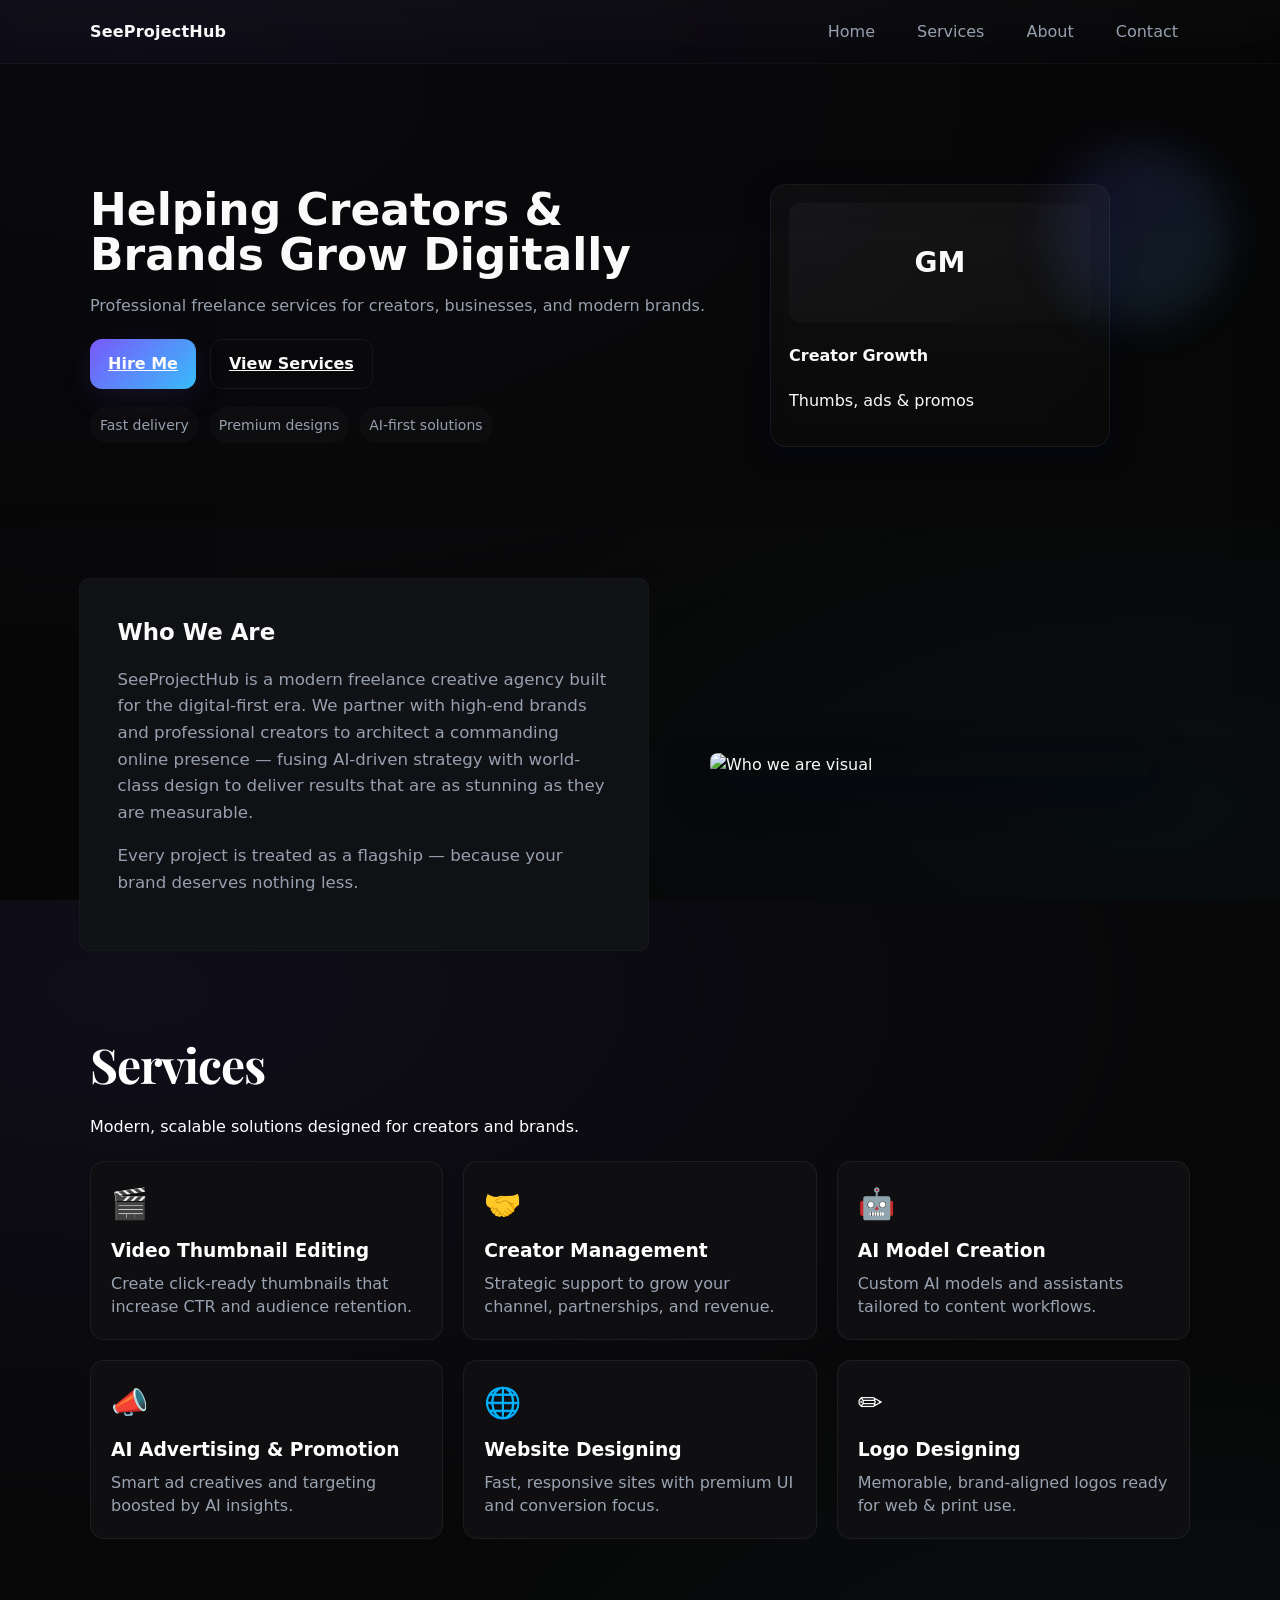
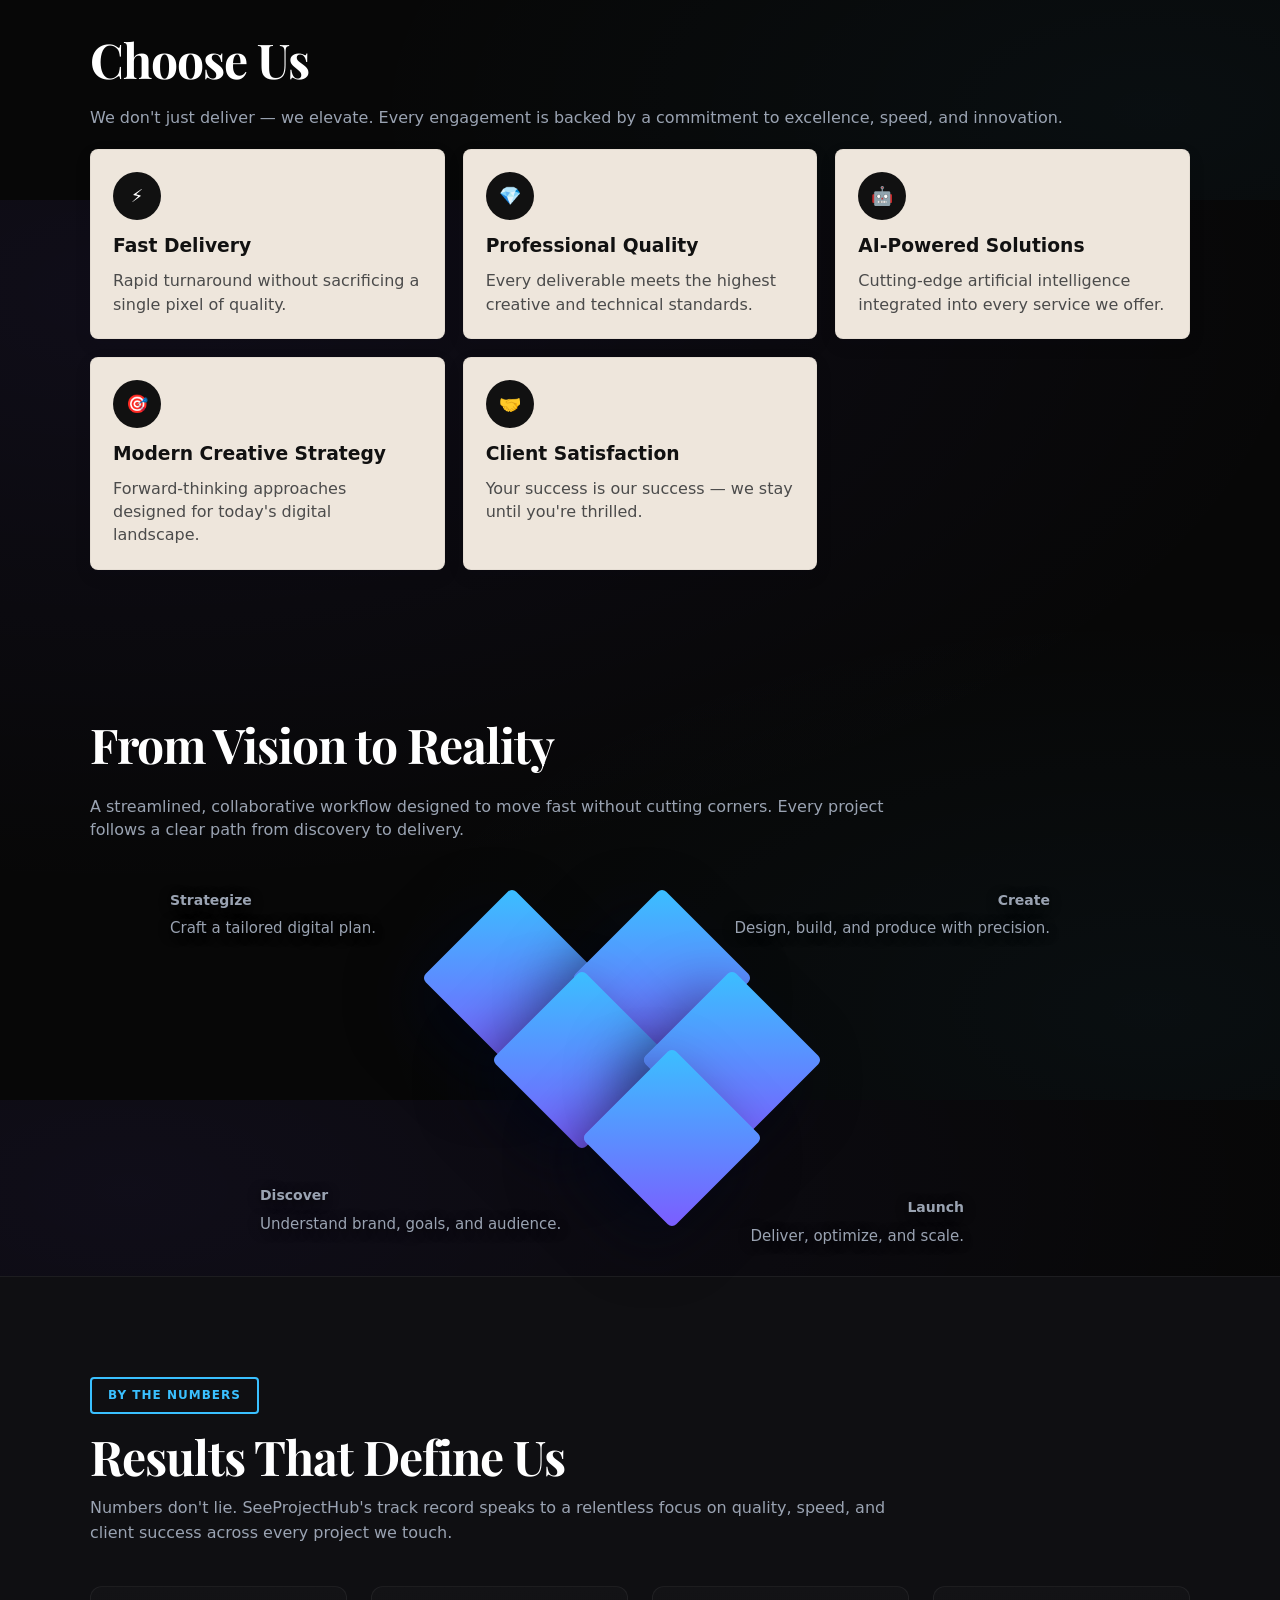
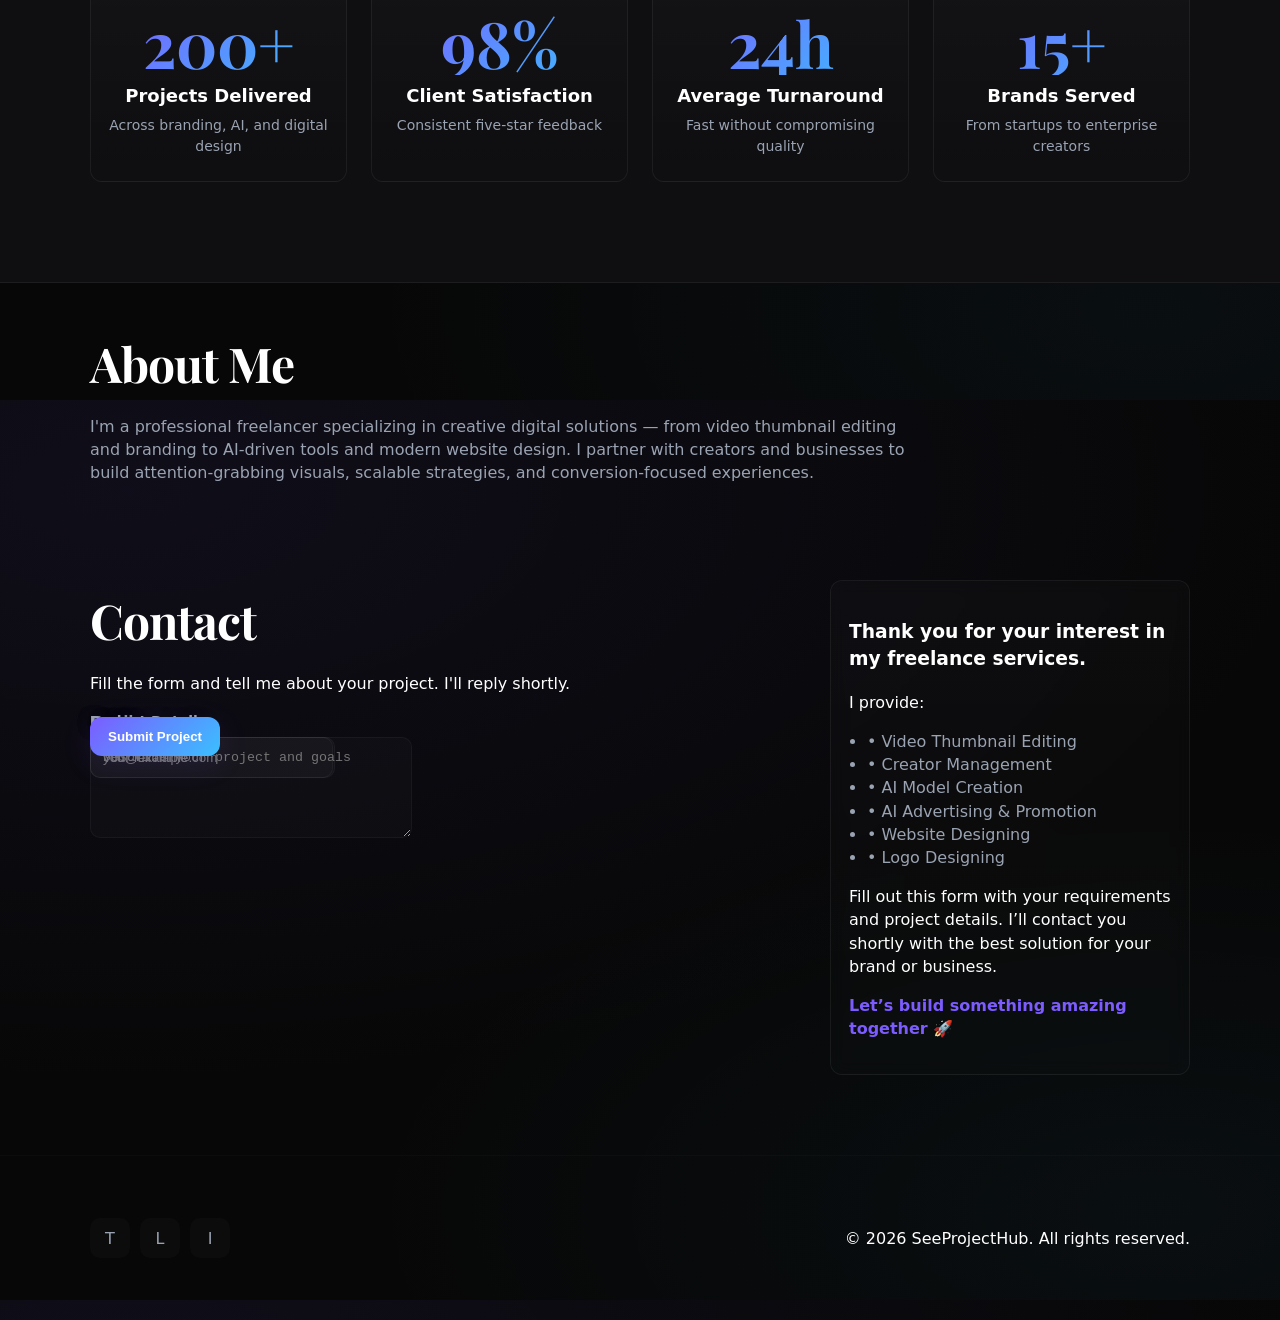
==== index.html @ 7a8f71b5 "Initial commit" ====
<!doctype html>
<html lang="en">
	<head>
		<meta charset="utf-8" />
		<meta name="viewport" content="width=device-width,initial-scale=1" />
		<title>Freelance Portfolio — Helping Creators & Brands Grow Digitally</title>
		<meta name="description" content="Professional freelance services for creators, businesses, and modern brands." />
		<!-- Link to external CSS (style.css) -->
		<!-- Typography: Playfair Display for big headings to match reference -->
		<link href="https://fonts.googleapis.com/css2?family=Playfair+Display:wght@400;700&display=swap" rel="stylesheet">
		<link rel="stylesheet" href="style.css" />
	</head>
	<body>
			<!-- Loading overlay: plays 'loading animation.mp4' on page load.
					 The overlay covers the entire viewport and will hide after ~5 seconds.
					 Attributes: autoplay + muted + playsinline to maximize autoplay compatibility.
					 File must be placed in project root as 'loading animation.mp4'.
			-->
				<div id="loaderOverlay" class="loader-overlay" role="status" aria-live="polite">
					<video id="loaderVideo" class="loader-video" autoplay muted playsinline>
						<!-- The file is located in the animation/ folder. Space in filename is URL-encoded below. -->
						<source src="animation/loading%20animation.mp4" type="video/mp4">
						Your browser does not support the loading animation video.
					</video>
				</div>
		<!-- Main site wrapper -->
		<header class="nav" id="top">
			<div class="container nav-inner">
			<a class="logo" href="#top">SeeProjectHub
						<nav class="nav-links">
							<!-- Home button to jump back to the hero section -->
							<a href="#home">Home</a>
							<a href="#services">Services</a>
							<a href="#about">About</a>
							<a href="#contact">Contact</a>
						</nav>
				<button class="nav-toggle" aria-label="Open menu">☰</button>
			</div>
		</header>

			<!-- HERO SECTION -->
			<section class="hero" id="home">
				<!-- Background video (fills the hero). Uses file background.mp4 in project root. -->
				<!-- autoplay, muted and loop attributes are required for modern browsers to allow autoplay. -->
				<video class="hero-bg-video" autoplay muted loop playsinline id="bgVideo">
					<source src="background.mp4" type="video/mp4">
					<!-- Provide a textual fallback for older browsers -->
					Your browser does not support the video tag.
				</video>
				<!-- Dark overlay to improve text readability over the video -->
				<div class="hero-video-overlay" aria-hidden="true"></div>

				<div class="container hero-grid">
				<div class="hero-content">
					<h1 class="headline">Helping Creators & Brands Grow Digitally</h1>
					<p class="subhead">Professional freelance services for creators, businesses, and modern brands.</p>
					<div class="hero-cta">
						<a href="#contact" class="btn btn-primary">Hire Me</a>
						<a href="#services" class="btn btn-outline">View Services</a>
					</div>
					<ul class="hero-features">
						<li>Fast delivery</li>
						<li>Premium designs</li>
						<li>AI-first solutions</li>
					</ul>
				</div>

				<!-- Floating visual card / mockup -->
				<div class="hero-visual" aria-hidden="true">
					<div class="glass-card floating">
						<div class="video-thumb">GM</div>
						<div class="card-info">
							<h4>Creator Growth</h4>
							<p>Thumbs, ads & promos</p>
						</div>
					</div>
					<div class="accent-circle"></div>
				</div>
					</div>
			</section>

			



			<!-- SERVICES SECTION -->
					<!-- WHO WE ARE SECTION (inserted above Services) -->
					<section class="who" id="who">
						<div class="container who-grid">
							<!-- Left: dark info panel -->
							<article class="who-panel" data-animate>
								<h2>Who We Are</h2>
								<p>SeeProjectHub is a modern freelance creative agency built for the digital-first era. We partner with high-end brands and professional creators to architect a commanding online presence — fusing AI-driven strategy with world-class design to deliver results that are as stunning as they are measurable.</p>
								<p>Every project is treated as a flagship — because your brand deserves nothing less.</p>
							</article>

							<!-- Right: visual/image. Place your image at animation/who-image.jpg or update the src below -->
							<figure class="who-visual" data-animate>
								<img src="animation/who-image.jpg" alt="Who we are visual" />
							</figure>
						</div>
					</section>

		<section class="services" id="services">
			<div class="container">
				<h2 class="section-title">Services</h2>
				<p class="section-sub">Modern, scalable solutions designed for creators and brands.</p>
				<div class="services-grid">
					<!-- Service Card (repeat for each service) -->
					<article class="service-card" data-animate>
						<div class="icon">🎬</div>
						<h3>Video Thumbnail Editing</h3>
						<p>Create click-ready thumbnails that increase CTR and audience retention.</p>
					</article>

					<article class="service-card" data-animate>
						<div class="icon">🤝</div>
						<h3>Creator Management</h3>
						<p>Strategic support to grow your channel, partnerships, and revenue.</p>
					</article>

					<article class="service-card" data-animate>
						<div class="icon">🤖</div>
						<h3>AI Model Creation</h3>
						<p>Custom AI models and assistants tailored to content workflows.</p>
					</article>

					<article class="service-card" data-animate>
						<div class="icon">📣</div>
						<h3>AI Advertising & Promotion</h3>
						<p>Smart ad creatives and targeting boosted by AI insights.</p>
					</article>

					<article class="service-card" data-animate>
						<div class="icon">🌐</div>
						<h3>Website Designing</h3>
						<p>Fast, responsive sites with premium UI and conversion focus.</p>
					</article>

					<article class="service-card" data-animate>
						<div class="icon">✏️</div>
						<h3>Logo Designing</h3>
						<p>Memorable, brand-aligned logos ready for web & print use.</p>
					</article>
				</div>
			</div>
		</section>

			<!-- CHOOSE US (replaces Why Choose Me) -->
			<section class="choose" id="choose">
				<div class="container">
					<h2 class="section-title">Choose Us</h2>
					<p class="section-sub" style="margin-top:6px;color:var(--muted);">We don't just deliver — we elevate. Every engagement is backed by a commitment to excellence, speed, and innovation.</p>

					<div class="choose-grid">
						<article class="choose-card" data-animate>
							<div class="choose-icon">⚡</div>
							<h3>Fast Delivery</h3>
							<p>Rapid turnaround without sacrificing a single pixel of quality.</p>
						</article>

						<article class="choose-card" data-animate>
							<div class="choose-icon">💎</div>
							<h3>Professional Quality</h3>
							<p>Every deliverable meets the highest creative and technical standards.</p>
						</article>

						<article class="choose-card" data-animate>
							<div class="choose-icon">🤖</div>
							<h3>AI-Powered Solutions</h3>
							<p>Cutting-edge artificial intelligence integrated into every service we offer.</p>
						</article>

						<article class="choose-card" data-animate>
							<div class="choose-icon">🎯</div>
							<h3>Modern Creative Strategy</h3>
							<p>Forward-thinking approaches designed for today's digital landscape.</p>
						</article>

						<article class="choose-card" data-animate>
							<div class="choose-icon">🤝</div>
							<h3>Client Satisfaction</h3>
							<p>Your success is our success — we stay until you're thrilled.</p>
						</article>
					</div>
				</div>
			</section>

		<!-- PROCESS / WORKFLOW SECTION: "From Vision to Reality" (placed below Choose Us) -->
			<section class="process" id="process">
				<div class="container">
					<h2 class="section-title">From Vision to Reality</h2>
					<p class="lead" style="margin-bottom:26px;">A streamlined, collaborative workflow designed to move fast without cutting corners. Every project follows a clear path from discovery to delivery.</p>

					<div class="process-grid">
						<!-- Left: visual diamond cluster with labels -->
						<div class="process-visual" data-animate>
							<div class="diamond-wrap">
								<div class="diamond d1"></div>
								<div class="diamond d2"></div>
								<div class="diamond d3"></div>
								<div class="diamond d4"></div>
								<div class="diamond d5"></div>
								<!-- Labels positioned around the diamonds to match reference -->
								<span class="label l-top-left">Strategize<br/><small>Craft a tailored digital plan.</small></span>
								<span class="label l-top-right">Create<br/><small>Design, build, and produce with precision.</small></span>
								<span class="label l-bottom">Discover<br/><small>Understand brand, goals, and audience.</small></span>
								<span class="label l-bottom-right">Launch<br/><small>Deliver, optimize, and scale.</small></span>
							</div>
						</div>

						<!-- Removed image placeholder per request; diagram only -->
					</div>
				</div>
			</section>

		<!-- BY THE NUMBERS SECTION -->
			<section class="numbers-section" id="numbers">
				<div class="container">
					<div class="numbers-header">
						<span class="numbers-tag">BY THE NUMBERS</span>
						<h2 class="numbers-title">Results That Define Us</h2>
						<p class="numbers-subtitle">Numbers don't lie. SeeProjectHub's track record speaks to a relentless focus on quality, speed, and client success across every project we touch.</p>
					</div>
					<div class="numbers-grid">
						<div class="number-card" data-animate>
							<div class="number-value">200+</div>
							<div class="number-label">Projects Delivered</div>
							<div class="number-desc">Across branding, AI, and digital design</div>
						</div>
						<div class="number-card" data-animate>
							<div class="number-value">98%</div>
							<div class="number-label">Client Satisfaction</div>
							<div class="number-desc">Consistent five-star feedback</div>
						</div>
						<div class="number-card" data-animate>
							<div class="number-value">24h</div>
							<div class="number-label">Average Turnaround</div>
							<div class="number-desc">Fast without compromising quality</div>
						</div>
						<div class="number-card" data-animate>
							<div class="number-value">15+</div>
							<div class="number-label">Brands Served</div>
							<div class="number-desc">From startups to enterprise creators</div>
						</div>
					</div>
				</div>
			</section>

		<!-- CONTACT SECTION -->
			<!-- ABOUT SECTION (moved below Choose Us) -->
			<section class="about" id="about">
				<div class="container">
					<h2 class="section-title">About Me</h2>
					<p class="lead">I'm a professional freelancer specializing in creative digital solutions — from video thumbnail editing and branding to AI-driven tools and modern website design. I partner with creators and businesses to build attention-grabbing visuals, scalable strategies, and conversion-focused experiences.</p>
				</div>
			</section>

		<section class="contact" id="contact">
			<div class="container contact-grid">
				<div class="contact-form-wrap">
					<h2 class="section-title">Contact</h2>
					<p class="contact-intro">Fill the form and tell me about your project. I'll reply shortly.</p>
					<form id="contactForm" class="contact-form" novalidate>
						<!-- Name input -->
						<label class="label">Name
							<input type="text" name="name" id="name" placeholder="Your full name" required />
						</label>

						<!-- Email input -->
						<label class="label">Email
							<input type="email" name="email" id="email" placeholder="you@example.com" required />
						</label>

						<!-- Project details -->
						<label class="label">Project Details
							<textarea name="project" id="project" rows="5" placeholder="Describe your project and goals" required></textarea>
						</label>

						<div class="form-actions">
							<button type="submit" class="btn btn-primary">Submit Project</button>
						</div>
					</form>
				</div>

				<aside class="contact-info">
					<div class="glass-block">
						<h3>Thank you for your interest in my freelance services.</h3>
						<p>I provide:</p>
						<ul class="service-list">
							<li>• Video Thumbnail Editing</li>
							<li>• Creator Management</li>
							<li>• AI Model Creation</li>
							<li>• AI Advertising & Promotion</li>
							<li>• Website Designing</li>
							<li>• Logo Designing</li>
						</ul>
						<p>Fill out this form with your requirements and project details. I’ll contact you shortly with the best solution for your brand or business.</p>
						<p class="cta-small">Let’s build something amazing together 🚀</p>
					</div>
				</aside>
			</div>
		</section>

		<!-- FOOTER -->
		<footer class="footer">
			<div class="container footer-inner">
				<div class="socials">
					<!-- Social placeholders -->
					<a href="#" aria-label="Twitter" class="social">T</a>
					<a href="#" aria-label="LinkedIn" class="social">L</a>
					<a href="#" aria-label="Instagram" class="social">I</a>
				</div>
			<div class="copyright">© <span id="year"></span> SeeProjectHub. All rights reserved.</div>
			</div>
		</footer>

		<!-- Include script.js -->
		<script src="script.js"></script>
	</body>
</html>
---- style.css ----
/*
	style.css
	Dark professional theme with glassmorphism, gradients and smooth animations.
	Beginner-friendly comments included.
*/

/* Root colors and variables */
:root{
	--bg:#070707; /* near-black */
	--panel:#0f0f12; /* dark gray panel */
	--muted:#9aa3b2; /* subtle text */
	--accent-purple:#7c5cff;
	--accent-blue:#3ac0ff;
	--glass: rgba(255,255,255,0.04);
	--glass-strong: rgba(255,255,255,0.06);
	--white: #ffffff;
	--card-grad: linear-gradient(135deg,var(--accent-purple),var(--accent-blue));
	--radius:14px;
	--shadow: 0 6px 24px rgba(2,6,23,0.7);
	--glass-border: rgba(255,255,255,0.06);
}

/* Base resets */
*{box-sizing:border-box}
html,body{height:100%}
body{
	margin:0;
	font-family: Inter, ui-sans-serif, system-ui, -apple-system, 'Segoe UI', Roboto, 'Helvetica Neue', Arial;
	background: radial-gradient(1200px 600px at 10% 10%, rgba(124,92,255,0.07), transparent),
							radial-gradient(800px 400px at 90% 90%, rgba(58,192,255,0.04), transparent),
							var(--bg);
	color:var(--white);
	-webkit-font-smoothing:antialiased;
	-moz-osx-font-smoothing:grayscale;
	line-height:1.45;
}

/* Container to center content */
.container{
	width:min(1100px,94%);
	margin:0 auto;
	padding:40px 0;
}

/* NAV */
.nav{backdrop-filter: blur(8px); background: linear-gradient(180deg, rgba(255,255,255,0.02), transparent); position:sticky; top:0; z-index:40; border-bottom:1px solid rgba(255,255,255,0.02)}
.nav-inner{display:flex;align-items:center;justify-content:space-between;padding:12px 0}
.logo{font-weight:700;letter-spacing:0.2px;color:var(--white);text-decoration:none}
.logo span{color:var(--accent-purple);margin-left:6px}
.nav-links{display:flex;gap:18px}
.nav-links a{color:var(--muted);text-decoration:none;padding:8px 12px;border-radius:10px;transition:all .25s}
.nav-links a:hover{color:var(--white);background:rgba(255,255,255,0.02)}
.nav-toggle{display:none;background:transparent;border:1px solid rgba(255,255,255,0.03);color:var(--muted);padding:8px 10px;border-radius:10px}

/* HERO */
.hero{padding:80px 0 40px}
.hero-grid{display:grid;grid-template-columns:1fr 420px;gap:40px;align-items:center}
.headline{font-size:clamp(28px,4.6vw,44px);margin:0 0 16px;color:var(--white);line-height:1.02}
.subhead{color:var(--muted);margin:0 0 22px}
.hero-cta{display:flex;gap:14px;margin-bottom:18px}

.btn{display:inline-flex;align-items:center;gap:10px;padding:12px 18px;border-radius:12px;font-weight:600;cursor:pointer;transition:all .28s}
.btn-primary{background:var(--card-grad);box-shadow:0 8px 30px rgba(124,92,255,0.12);border:none;color:var(--white)}
.btn-primary:hover{transform:translateY(-4px);filter:brightness(1.05)}
.btn-outline{background:transparent;border:1px solid rgba(255,255,255,0.06);color:var(--white)}

/* Button glow on hover */
.btn-primary:after{content:'';position:absolute;pointer-events:none;}
.btn-primary{position:relative;overflow:visible}
.btn-primary:hover{box-shadow:0 12px 40px rgba(124,92,255,0.18), 0 2px 10px rgba(58,192,255,0.06)}

.hero-features{display:flex;gap:10px;list-style:none;padding:0;margin:0;color:var(--muted);font-size:14px}
.hero-features li{background:rgba(255,255,255,0.02);padding:8px 10px;border-radius:999px}

/* Glass card in hero visual */
.hero-visual{position:relative}
.glass-card{width:340px;background:linear-gradient(180deg, rgba(255,255,255,0.03), rgba(255,255,255,0.01));border-radius:16px;padding:18px;backdrop-filter:blur(8px);border:1px solid var(--glass-border);box-shadow:var(--shadow)}
.glass-card .video-thumb{height:120px;border-radius:12px;background:linear-gradient(135deg, rgba(255,255,255,0.03), rgba(255,255,255,0.01));display:flex;align-items:center;justify-content:center;font-weight:700;font-size:28px;color:var(--white)}
.card-info{margin-top:12px}
.accent-circle{position:absolute;right:-40px;top:-40px;width:180px;height:180px;border-radius:50%;background:var(--card-grad);filter:blur(22px);opacity:0.12}

/* Floating animation */
.floating{animation:float 6s ease-in-out infinite}
@keyframes float{0%{transform:translateY(0)}50%{transform:translateY(-14px)}100%{transform:translateY(0)}}

/* Background video styles: fill the hero area and sit behind content */
.hero{position:relative;overflow:hidden}
/* Background GIF for the home/hero area.
	 Place your GIFs in the `animation/` folder (project root/animation).
	 Example filename used below: animation/Ultra_cinematic_futuristic_freelancer_workspa.gif
	 The GIF sits behind the video element; if the video is unavailable or blocked the GIF will be visible.
*/
.hero{
	/* gif background - covers the hero area (loaded from animation/ folder) */
	background-image: url('animation/Ultra_cinematic_futuristic_freelancer_workspa.gif');
	background-size: cover;
	background-position: center center;
	background-repeat: no-repeat;
}
.hero-bg-video{
	position:absolute;
	top:50%;
	left:50%;
	width:auto;
	/* increase height slightly so the video extends beyond the edges for a more cinematic crop */
	height:140%;
	min-width:100%;
	min-height:100%;
	transform:translate(-50%,-50%);
	object-fit:cover; /* ensure the video covers the area */
	z-index:0;
	pointer-events:none; /* prevent interaction with the video */
	filter:brightness(0.45) contrast(1.05);
}

/* Semi-transparent overlay above the video to keep text readable */
.hero-video-overlay{
	position:absolute;
	inset:0;
	background: linear-gradient(180deg, rgba(7,7,7,0.6), rgba(7,7,7,0.6));
	z-index:1;
	pointer-events:none;
}

/* Ensure hero content sits above video and overlay */
.hero .container{position:relative;z-index:2}

/* On small screens reduce video height for performance and visibility */
@media (max-width:720px){
	.hero-bg-video{height:140%;filter:brightness(0.35)}
}


/* SECTIONS */
.section-title{font-size:20px;margin:6px 0 12px;color:var(--white)}
.lead{color:var(--muted);max-width:820px}

/* Use Playfair Display for large section headings to match reference styling */
h2.section-title{font-family: 'Playfair Display', serif; font-size:48px; font-weight:700; letter-spacing:-1px}


/* SERVICES GRID */
.services-grid{display:grid;grid-template-columns:repeat(3,1fr);gap:20px;margin-top:22px}
.service-card{background:var(--panel);padding:20px;border-radius:14px;border:1px solid var(--glass-border);transition:transform .28s, box-shadow .28s;cursor:default;overflow:hidden}
.service-card .icon{font-size:30px;margin-bottom:12px}
.service-card h3{margin:0 0 8px}
.service-card p{color:var(--muted);margin:0}
.service-card:hover{transform:translateY(-10px);box-shadow:0 18px 50px rgba(2,6,23,0.7);border-image: linear-gradient(90deg,var(--accent-purple),var(--accent-blue)) 1}

/* WHY GRID */
.why-grid{display:grid;grid-template-columns:repeat(5,1fr);gap:18px;margin-top:18px}
.why-item{background:linear-gradient(180deg, rgba(255,255,255,0.02), transparent);padding:18px;border-radius:12px;border:1px solid rgba(255,255,255,0.03)}
.why-item strong{display:block;margin-bottom:8px}
.why-item span{color:var(--muted);font-size:14px}

/* CHOOSE US section styling (inspired by attached reference) */
.choose-grid{display:grid;grid-template-columns:repeat(3,1fr);gap:18px;margin-top:20px}
.choose-card{background:#eee6dc; /* warm beige card like reference */
	color:#111;margin:0;padding:22px;border-radius:8px;box-shadow:0 6px 18px rgba(2,6,23,0.08);border:1px solid rgba(0,0,0,0.04)}
.choose-card h3{margin:10px 0;color:#111}
.choose-card p{color:#4b4b4b;margin:0}
.choose-icon{width:48px;height:48px;border-radius:999px;background:#111;color:#fff;display:flex;align-items:center;justify-content:center;font-size:18px;margin-bottom:12px}

@media (max-width:980px){
	.choose-grid{grid-template-columns:repeat(2,1fr)}
}

@media (max-width:720px){
	.choose-grid{grid-template-columns:1fr}
}

/* WHO WE ARE section styles */
.who-grid{display:grid;grid-template-columns:1.6fr 520px;gap:32px;align-items:center;margin-top:18px}

/* Who panel: larger, more generous padding and pop entrance animation */
.who-panel{
	background:#111216;color:#e8e8e8;padding:36px;border-radius:10px;border:1px solid rgba(255,255,255,0.03);
	/* prepare for animation */
	transform:scale(0.98);opacity:0;transition:transform .42s cubic-bezier(.2,.9,.3,1), opacity .42s ease;will-change:transform,opacity;
}
.who-panel h2{margin:0 0 14px;color:var(--white);font-size:22px}
.who-panel p{color:var(--muted);line-height:1.6}
.who-visual img{width:100%;height:auto;border-radius:8px;display:block;box-shadow:0 12px 40px rgba(2,6,23,0.6)}

/* Pop keyframes used when the panel comes into view */
@keyframes popIn{
	0%{transform:scale(0.92);opacity:0}
	40%{transform:scale(1.12);opacity:1}
	70%{transform:scale(1.04);opacity:1}
	100%{transform:scale(1.04);opacity:1}
}

/* Trigger pop animation when element gets .in-view from IntersectionObserver */
.who-panel.in-view{
	/* Play a larger pop and hold the final popped state for 2 seconds */
	animation: popIn 2s cubic-bezier(.2,.9,.25,1) both;
	will-change: transform, opacity;
}

@media (max-width:980px){
	.who-grid{grid-template-columns:1fr 320px}
}

@media (max-width:720px){
	.who-grid{grid-template-columns:1fr;gap:18px}
	.who-visual img{max-height:340px;object-fit:cover}
}

/* PROCESS / WORKFLOW section */
.process{
	/* tuned spacing so the diagram sits ~10px below the lead paragraph (matches reference) */
	padding:36px 0 18px;
	margin-top:18px;
}
.process-grid{display:flex;align-items:center;justify-content:space-between;gap:18px}
.process-visual{display:flex;align-items:center;justify-content:center;width:100%;margin-top:10px}

/* Diamond cluster */
.diamond-wrap{position:relative;width:520px;height:300px;display:flex;align-items:center;justify-content:center}
.diamond{position:absolute;width:128px;height:128px;transform:rotate(45deg);background:linear-gradient(135deg,var(--accent-blue),var(--accent-purple));box-shadow:0 28px 60px rgba(2,6,23,0.6);border-radius:6px}
.diamond.d1{left:68px;top:36px}
.diamond.d2{left:218px;top:36px}
.diamond.d3{left:138px;top:118px}
.diamond.d4{left:288px;top:118px}
.diamond.d5{left:228px;top:196px}

.label{position:absolute;color:var(--white);font-weight:700;text-shadow:0 2px 12px rgba(0,0,0,0.7);font-size:20px}
.label small{display:block;font-weight:500;color:var(--muted);font-size:15px;margin-top:8px}
/* Place labels outside the diamond edges to match the reference (tuned offsets) */
.l-top-left{left:-210px;top:12px;text-align:left}
.l-top-right{right:-150px;top:12px;text-align:right}
.l-bottom{left:-120px;bottom:-58px;text-align:left}
.l-bottom-right{right:-64px;bottom:-70px;text-align:right}

.process-image img{width:100%;height:auto;border-radius:8px;box-shadow:0 12px 40px rgba(2,6,23,0.6)}

@media (max-width:980px){
	.process-grid{grid-template-columns:1fr 320px}
	.diamond-wrap{width:300px;height:180px}
}

@media (max-width:720px){
	.process-grid{grid-template-columns:1fr;gap:20px}
	.diamond-wrap{width:260px;height:156px}
	.label{font-size:14px}
}

/* Staggered delays for choose cards for a nicer entrance */
.choose-grid .choose-card:nth-child(1){transition-delay:0.15s}
.choose-grid .choose-card:nth-child(2){transition-delay:0.3s}
.choose-grid .choose-card:nth-child(3){transition-delay:0.45s}
.choose-grid .choose-card:nth-child(4){transition-delay:0.6s}
.choose-grid .choose-card:nth-child(5){transition-delay:0.75s}

/* CONTACT LAYOUT */
.contact-grid{display:grid;grid-template-columns:1fr 360px;gap:28px;align-items:start}
.contact-form-wrap{background:transparent}
.contact-form{display:flex;flex-direction:column;gap:12px;margin-top:8px}
.label{display:block;color:var(--muted);font-size:14px}
.label input,.label textarea{width:100%;margin-top:6px;padding:12px;border-radius:10px;border:1px solid rgba(255,255,255,0.04);background:rgba(255,255,255,0.02);color:var(--white);outline:none}
.label input:focus,.label textarea:focus{box-shadow:0 6px 30px rgba(124,92,255,0.08);border:1px solid rgba(124,92,255,0.25)}
.form-actions{margin-top:6px}

.glass-block{padding:18px;border-radius:12px;background:linear-gradient(180deg, rgba(255,255,255,0.02), rgba(255,255,255,0.01));border:1px solid var(--glass-border);backdrop-filter:blur(8px)}
.service-list{color:var(--muted);padding-left:18px}
.cta-small{font-weight:700;color:var(--accent-purple);margin-top:12px}

/* FOOTER */
.footer{border-top:1px solid rgba(255,255,255,0.02);padding:22px 0;margin-top:40px}
.footer-inner{display:flex;align-items:center;justify-content:space-between}
.socials{display:flex;gap:10px}
.social{display:inline-flex;width:40px;height:40px;align-items:center;justify-content:center;border-radius:10px;background:rgba(255,255,255,0.02);color:var(--muted);text-decoration:none}
.social:hover{color:var(--white);background:linear-gradient(90deg,var(--accent-purple),var(--accent-blue));transform:translateY(-4px)}

/* Animations: fade in on scroll helper classes */
[data-animate]{
	/* default (before entering) */
	opacity:0;
	transform:translateY(18px);
	/* Small global delay so animations feel staged rather than instantaneous */
	transition:opacity .58s cubic-bezier(.2,.9,.3,1), transform .58s cubic-bezier(.2,.9,.3,1);
	transition-delay: 0.15s;
}

/* Entry state: element visible */
[data-animate].in-view{opacity:1;transform:none}

/* Exit state: element is leaving the viewport — animate slightly upward and fade */
[data-animate].out-view{opacity:0;transform:translateY(-18px);transition:opacity .42s ease, transform .42s ease}

/* SERVICES: slide-left entrance with staggered delays */
.services-grid .service-card[data-animate]{
	/* start slightly to the right so it appears to slide left into place */
	opacity:0;
	transform:translateX(28px);
	transition:opacity .7s cubic-bezier(.2,.9,.3,1), transform .7s cubic-bezier(.2,.9,.3,1);
}
.services-grid .service-card.in-view{opacity:1;transform:none}
.services-grid .service-card.out-view{opacity:0;transform:translateX(-18px)}

/* Staggered delays for the service cards (6 cards) */
.services-grid .service-card:nth-child(1){transition-delay:0.15s}
.services-grid .service-card:nth-child(2){transition-delay:0.3s}
.services-grid .service-card:nth-child(3){transition-delay:0.45s}
.services-grid .service-card:nth-child(4){transition-delay:0.6s}
.services-grid .service-card:nth-child(5){transition-delay:0.75s}
.services-grid .service-card:nth-child(6){transition-delay:0.9s}

/* Responsive rules */
@media (max-width:980px){
	.hero-grid{grid-template-columns:1fr 320px}
	.services-grid{grid-template-columns:repeat(2,1fr)}
	.why-grid{grid-template-columns:repeat(3,1fr)}
}

@media (max-width:720px){
	.nav-links{display:none}
	.nav-toggle{display:inline-block}
	.hero-grid{grid-template-columns:1fr;gap:24px}
	.hero-visual{display:flex;justify-content:center}
	.services-grid{grid-template-columns:1fr}
	.why-grid{grid-template-columns:1fr}
	.contact-grid{grid-template-columns:1fr}
}

/* small screens tweaks */
@media (max-width:420px){
	.headline{font-size:24px}
	.container{padding:18px 6px}
}

/* Loading overlay styles ------------------------------------------------- */
.loader-overlay{
	position:fixed;inset:0;display:flex;align-items:center;justify-content:center;
	/* keep a subtle background while video loads; video will cover the overlay */
	background:rgba(0,0,0,0.02);z-index:9999;transition:opacity .6s ease, visibility .6s ease;
}
.loader-overlay.hidden{opacity:0;visibility:hidden}

/* Make the loader video fill the entire viewport and cover it (true fullscreen cover)
	 Note: requesting browser fullscreen via Fullscreen API is separate and needs a user gesture.
*/
.loader-video{
	position:absolute;inset:0;width:100%;height:100%;object-fit:cover;
	/* scale up slightly so the video covers any UI chrome and feels larger */
	transform:scale(1.06);
	transform-origin:center center;
	/* remove rounded corners and heavy shadow for fullscreen look */
	border-radius:0;box-shadow:none
}

/* Blur + fade exit animation for the loading overlay */
.loader-exit{
	/* Stage 1 exit: avoid expensive filter animation. Use opacity & transform only (GPU-friendly).
		 This reduces main-thread work and prevents jank on lower-end devices. */
	transition: opacity .32s cubic-bezier(.22,.9,.3,1), transform .32s cubic-bezier(.22,.9,.3,1);
	will-change: opacity, transform;
	opacity:0.36;
	transform: translateZ(0) scale(1.02);
	/* remove filter to avoid costly blur operations */
	filter: none;
}

/* Stage 2: further reveal — make overlay thinner and slightly translate for a gentle lift */
.loader-partial{
	/* Stage 2: even lighter overlay using only opacity & transform for smoothness */
	transition: opacity .24s cubic-bezier(.22,.9,.3,1), transform .24s cubic-bezier(.22,.9,.3,1);
	will-change: opacity, transform;
	opacity:0.08;
	transform: translateZ(0) scale(1.01) translateY(-3px);
	filter: none;
}

@media (max-width:720px){
	.loader-video{object-position:center center;transform:scale(1.03)}
}

/* On very large screens increase hero video oversize for cinematic effect */
@media (min-width:1400px){
	.hero-bg-video{height:160%}
}

/* BY THE NUMBERS SECTION */
.numbers-section{
	background:var(--panel);
	padding:60px 0;
	margin-top:40px;
	border-top:1px solid var(--glass-border);
	border-bottom:1px solid var(--glass-border);
}

.numbers-header{
	margin-bottom:40px;
}

.numbers-tag{
	display:inline-block;
	padding:8px 16px;
	border:2px solid var(--accent-blue);
	color:var(--accent-blue);
	font-size:12px;
	font-weight:700;
	letter-spacing:1px;
	text-transform:uppercase;
	margin-bottom:16px;
	border-radius:4px;
}

.numbers-title{
	font-family:'Playfair Display',serif;
	font-size:48px;
	font-weight:700;
	color:var(--white);
	margin:0 0 12px;
	letter-spacing:-1px;
	line-height:1.1;
}

.numbers-subtitle{
	color:var(--muted);
	font-size:16px;
	line-height:1.6;
	max-width:800px;
	margin:0;
}

.numbers-grid{
	display:grid;
	grid-template-columns:repeat(4,1fr);
	gap:24px;
	margin-top:32px;
}

.number-card{
	text-align:center;
	padding:24px 16px;
	background:linear-gradient(180deg,rgba(255,255,255,0.02),transparent);
	border-radius:12px;
	border:1px solid var(--glass-border);
	transition:transform .28s,box-shadow .28s;
}

.number-card:hover{
	transform:translateY(-8px);
	box-shadow:0 18px 50px rgba(2,6,23,0.6);
	border-color:rgba(124,92,255,0.3);
}

.number-value{
	font-family:'Playfair Display',serif;
	font-size:64px;
	font-weight:700;
	color:var(--white);
	margin-bottom:8px;
	line-height:1;
	background:var(--card-grad);
	-webkit-background-clip:text;
	-webkit-text-fill-color:transparent;
	background-clip:text;
}

.number-label{
	font-size:18px;
	font-weight:600;
	color:var(--white);
	margin-bottom:6px;
}

.number-desc{
	font-size:14px;
	color:var(--muted);
	line-height:1.5;
	margin:0;
}

/* Staggered delays for number cards */
.numbers-grid .number-card:nth-child(1){transition-delay:0.15s}
.numbers-grid .number-card:nth-child(2){transition-delay:0.3s}
.numbers-grid .number-card:nth-child(3){transition-delay:0.45s}
.numbers-grid .number-card:nth-child(4){transition-delay:0.6s}

@media (max-width:980px){
	.numbers-grid{
		grid-template-columns:repeat(2,1fr);
		gap:18px;
	}
	.number-value{
		font-size:52px;
	}
}

@media (max-width:720px){
	.numbers-section{
		padding:40px 0;
	}
	.numbers-grid{
		grid-template-columns:1fr;
		gap:16px;
	}
	.numbers-title{
		font-size:36px;
	}
	.number-value{
		font-size:48px;
	}
}
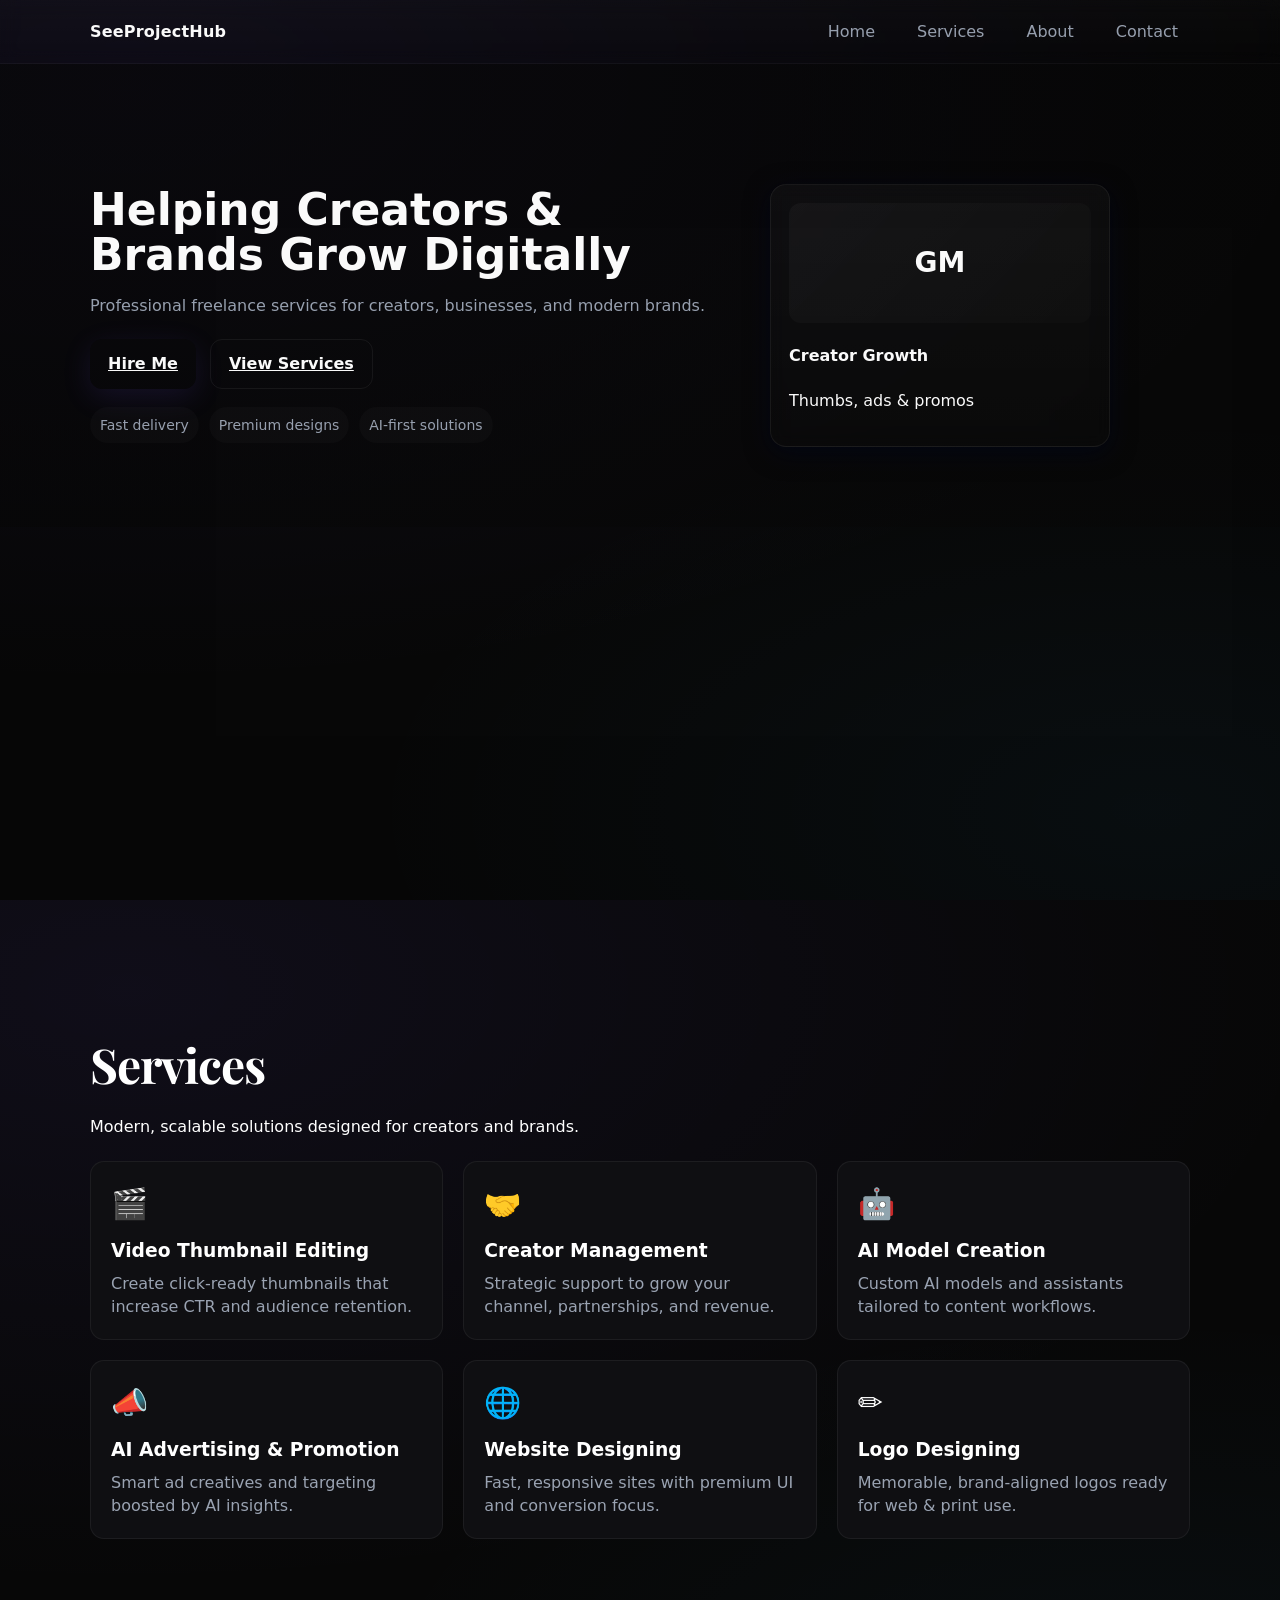
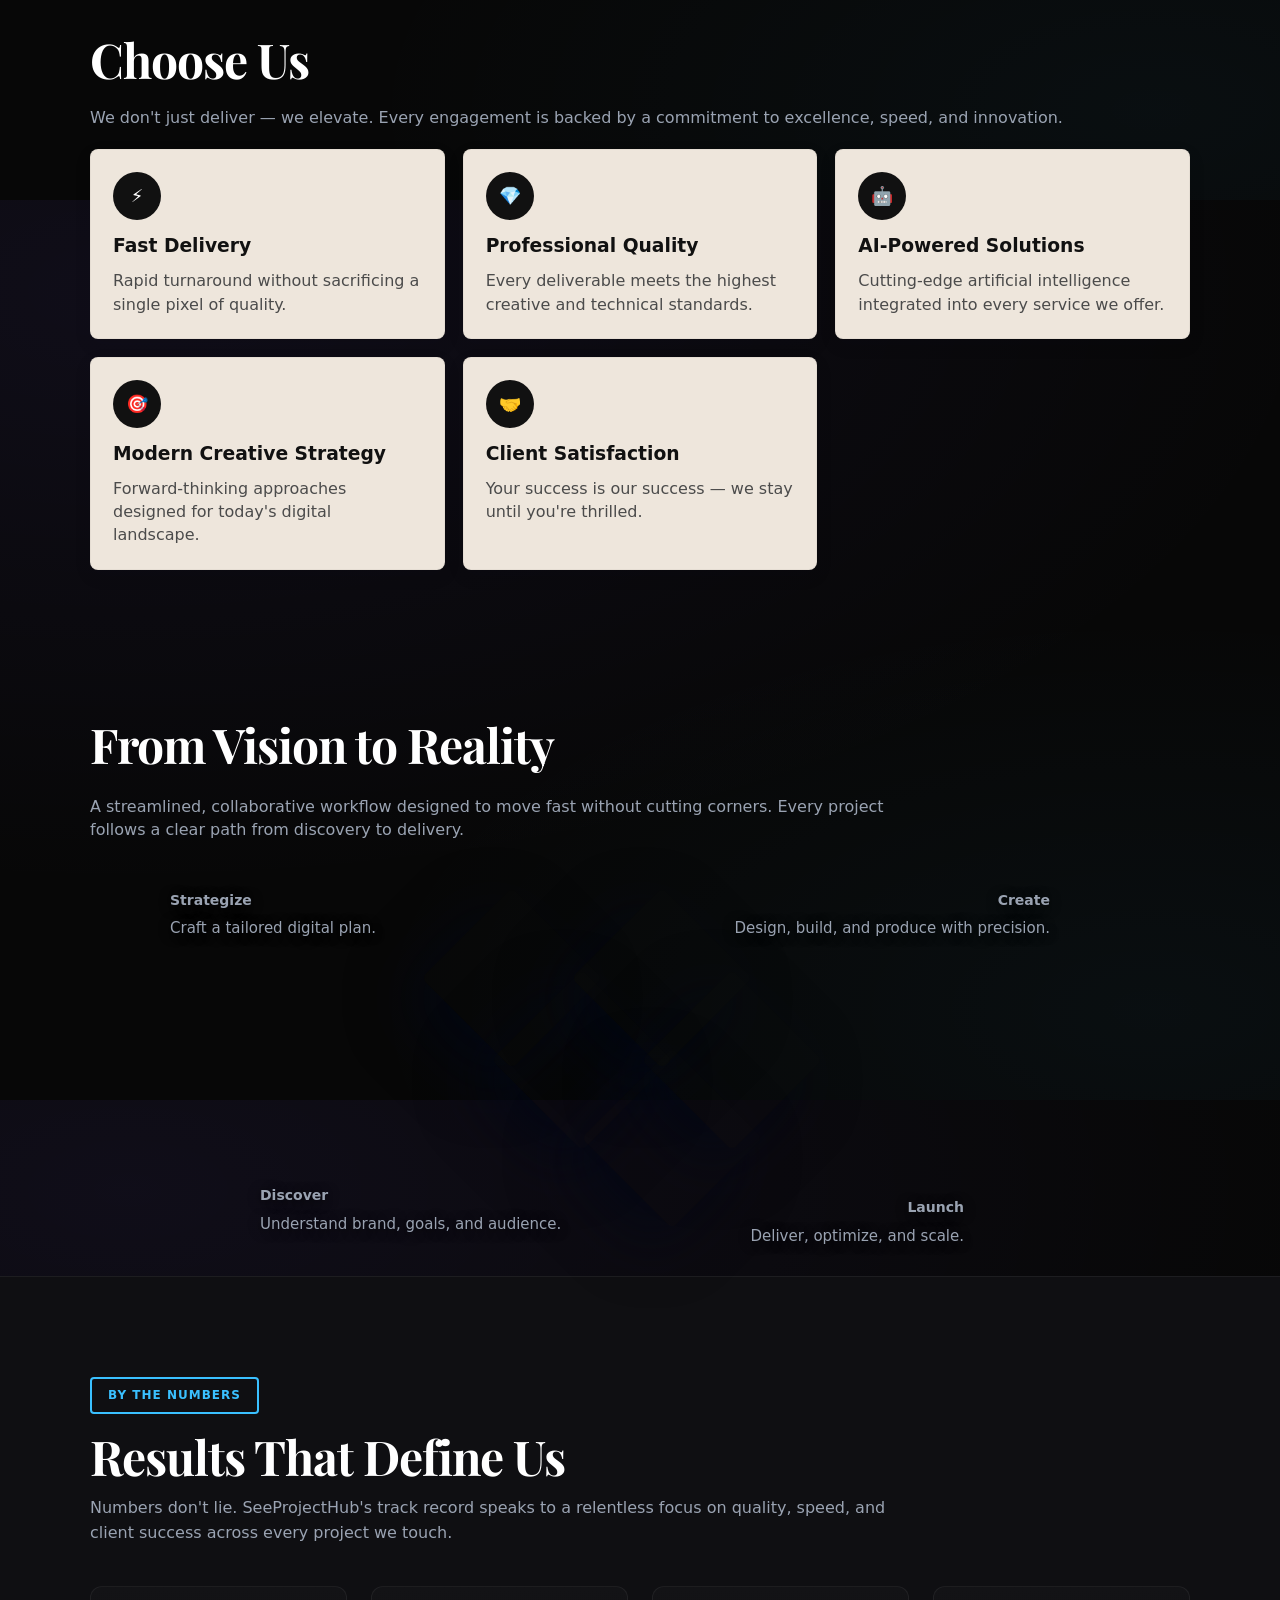
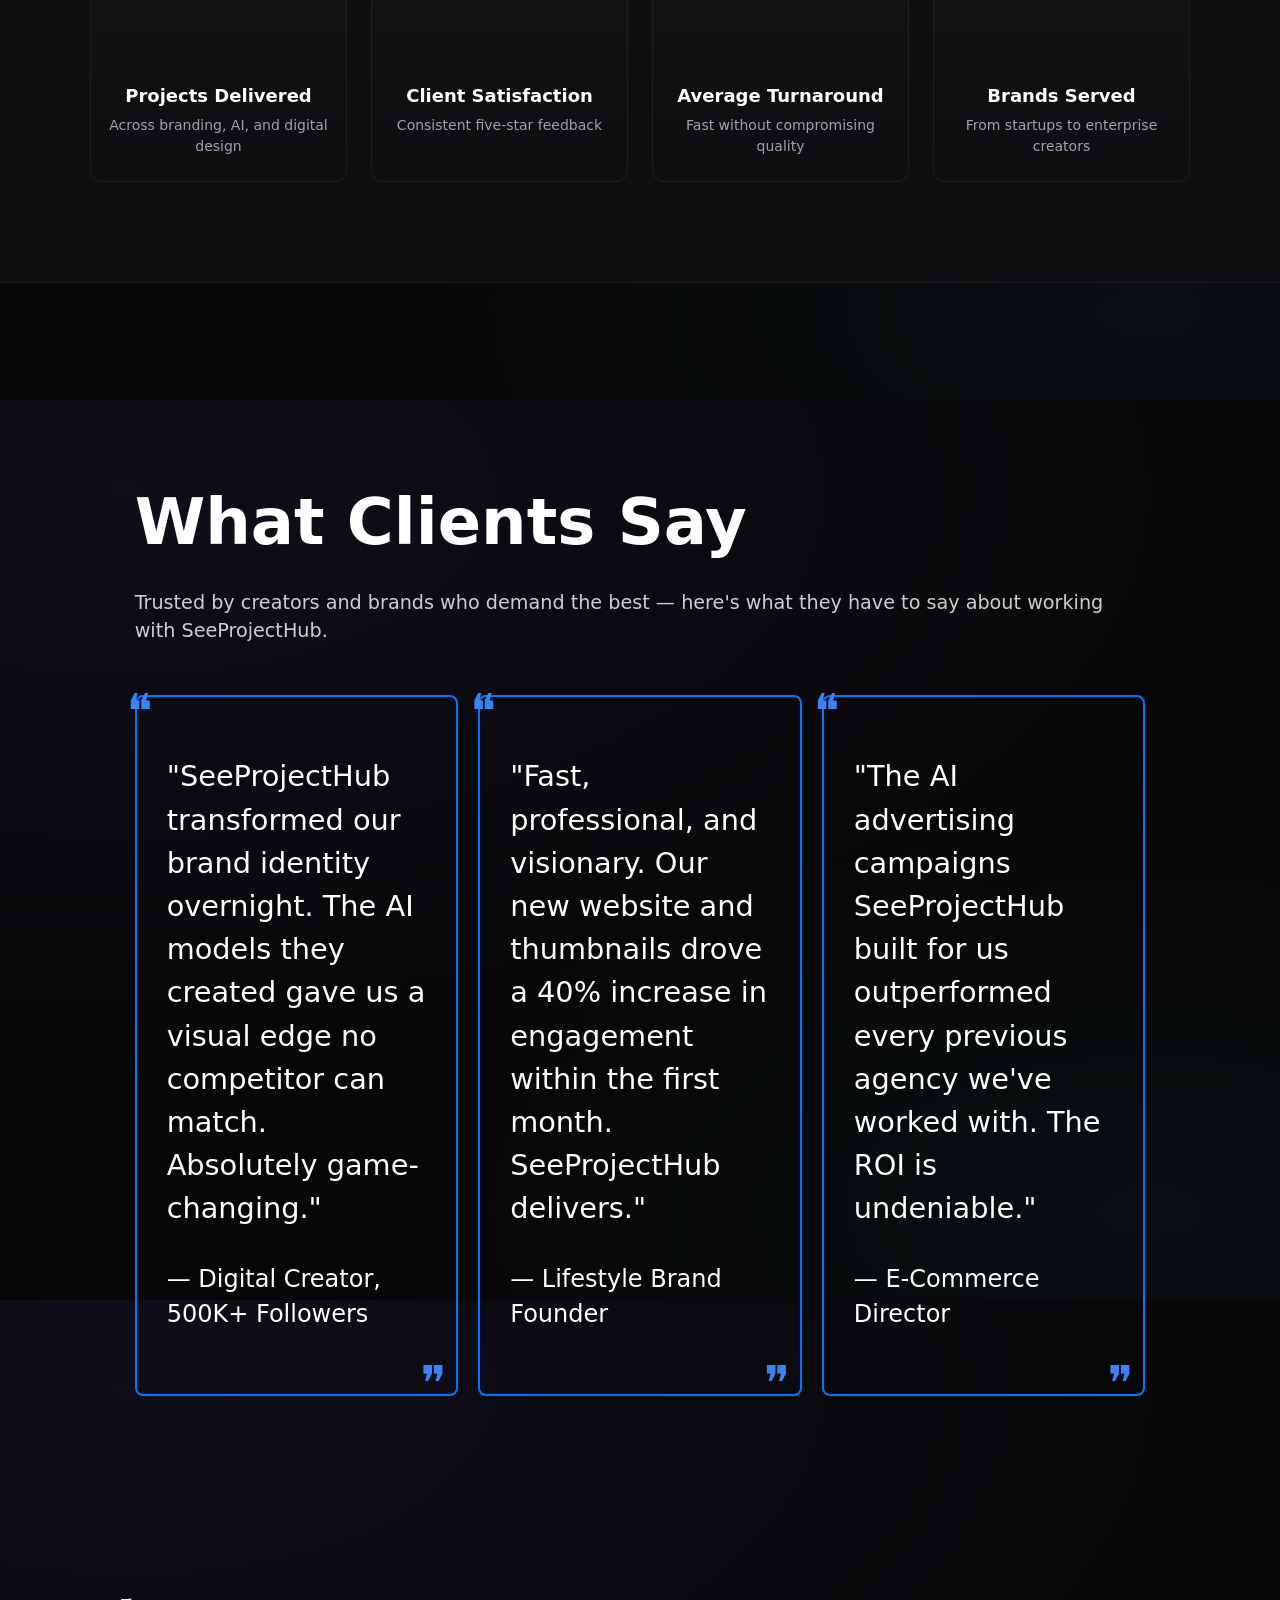
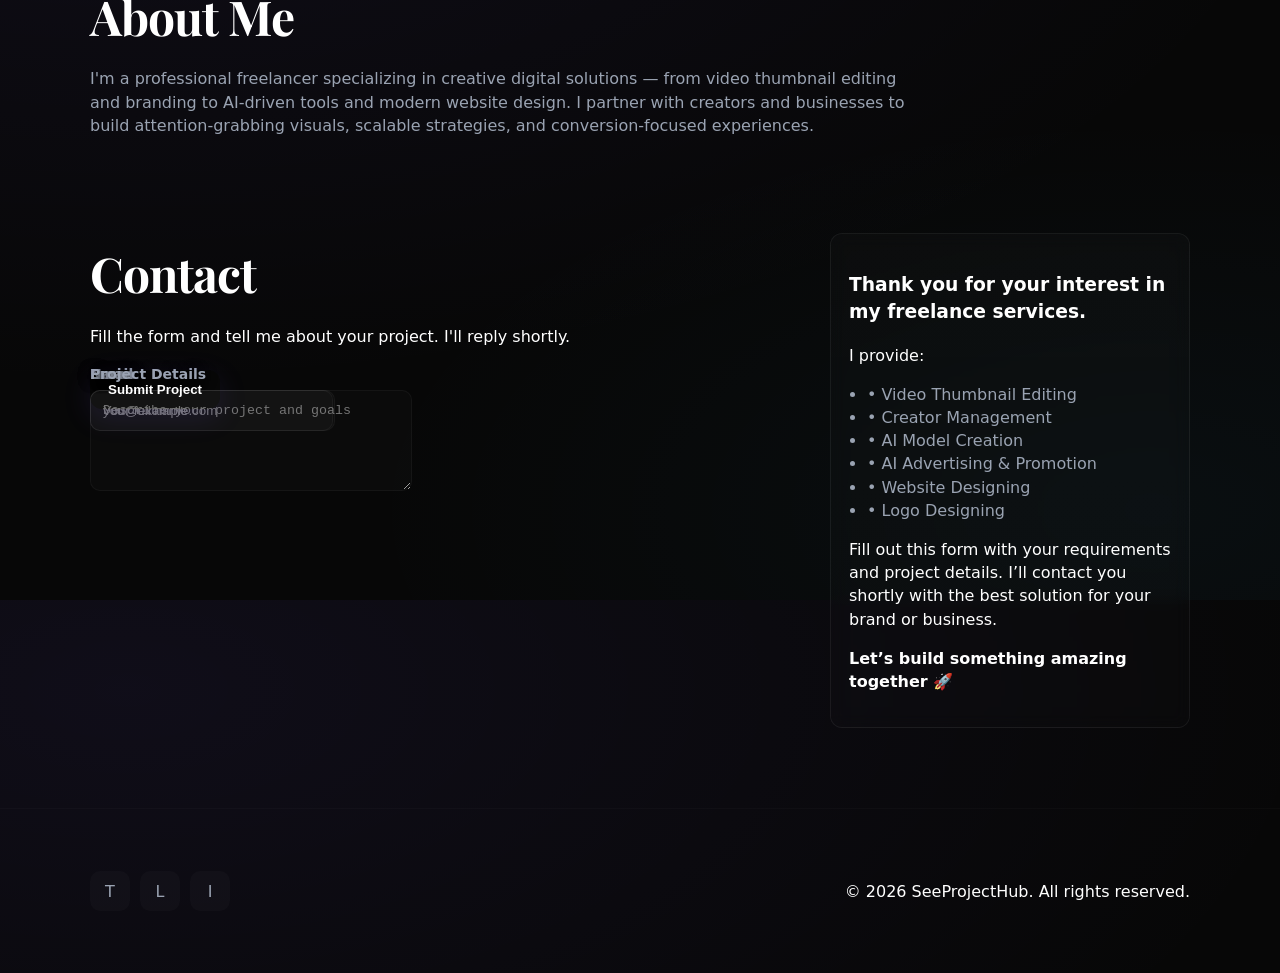
==== commit 068f495b: "Checkpoint before refactoring" ====
--- a/index.html
+++ b/index.html
@@ -146,7 +146,7 @@
 			</div>
 		</section>
 
-			<!-- CHOOSE US (replaces Why Choose Me) -->
+			<!-- CHOOSE US -->
 			<section class="choose" id="choose">
 				<div class="container">
 					<h2 class="section-title">Choose Us</h2>
@@ -247,6 +247,67 @@
 				</div>
 			</section>
 
+
+
+			<!-- what client say   -->
+
+			<section id="testimonials" class="testimonials-section">
+    <div class="container">
+
+        <h2 class="testimonials-title">What Clients Say</h2>
+
+        <p class="testimonials-subtitle">
+            Trusted by creators and brands who demand the best — here's what they have to say about working with SeeProjectHub.
+        </p>
+
+        <div class="testimonials-grid">
+
+            <div class="testimonial-card" data-animate>
+                <span class="quote quote-top">❝</span>
+
+                <p>
+                    "SeeProjectHub transformed our brand identity overnight. The AI
+                    models they created gave us a visual edge no competitor
+                    can match. Absolutely game-changing."
+                </p>
+
+                <h4>— Digital Creator,<br>500K+ Followers</h4>
+
+                <span class="quote quote-bottom">❞</span>
+            </div>
+
+            <div class="testimonial-card" data-animate>
+                <span class="quote quote-top">❝</span>
+
+                <p>
+                    "Fast, professional, and visionary. Our new website
+                    and thumbnails drove a 40% increase in engagement
+                    within the first month. SeeProjectHub delivers."
+                </p>
+
+                <h4>— Lifestyle Brand Founder</h4>
+
+                <span class="quote quote-bottom">❞</span>
+            </div>
+
+            <div class="testimonial-card" data-animate>
+                <span class="quote quote-top">❝</span>
+
+                <p>
+                    "The AI advertising campaigns SeeProjectHub built for us
+                    outperformed every previous agency we've worked
+                    with. The ROI is undeniable."
+                </p>
+
+                <h4>— E-Commerce Director</h4>
+
+                <span class="quote quote-bottom">❞</span>
+            </div>
+
+        </div>
+
+    </div>
+</section>
 		<!-- CONTACT SECTION -->
 			<!-- ABOUT SECTION (moved below Choose Us) -->
 			<section class="about" id="about">
--- a/style.css
+++ b/style.css
@@ -9,7 +9,7 @@
 	--bg:#070707; /* near-black */
 	--panel:#0f0f12; /* dark gray panel */
 	--muted:#9aa3b2; /* subtle text */
-	--accent-purple:#7c5cff;
+	--accent-purple:#7c5SeeProjectHubf;
 	--accent-blue:#3ac0ff;
 	--glass: rgba(255,255,255,0.04);
 	--glass-strong: rgba(255,255,255,0.06);
@@ -505,4 +505,100 @@
 	}
 }
 
-
+/* ===========================
+   TESTIMONIALS SECTION
+=========================== */
+
+.testimonials-section {
+    padding: 100px 8%;
+}
+
+.testimonials-title {
+    font-size: 4rem;
+    margin-bottom: 20px;
+}
+
+.testimonials-subtitle {
+    font-size: 1.2rem;
+    margin-bottom: 50px;
+    opacity: 0.8;
+}
+
+.testimonials-grid {
+    display: grid;
+    grid-template-columns: repeat(3, 1fr);
+    gap: 20px;
+}
+
+.testimonial-card {
+    position: relative;
+    border: 2px solid #0077ff;
+    border-radius: 8px;
+    padding: 30px;
+    min-height: 300px;
+    background: transparent;
+}
+
+.testimonial-card p {
+    font-size: 1.8rem;
+    line-height: 1.5;
+    margin-bottom: 30px;
+}
+
+.testimonial-card h4 {
+    font-size: 1.5rem;
+    font-weight: 500;
+}
+
+.quote {
+    color: #3b82f6;
+    font-size: 3rem;
+    position: absolute;
+}
+
+.quote-top {
+    top: -20px;
+    left: -10px;
+}
+
+.quote-bottom {
+    bottom: -25px;
+    right: 10px;
+}
+
+@media (max-width: 992px) {
+    .testimonials-grid {
+        grid-template-columns: 1fr;
+    }
+}
+
+/* ===========================
+   TESTIMONIAL CARD ANIMATION
+=========================== */
+
+/* Delay for each testimonial card */
+
+.testimonial-card:nth-child(1) {
+    transition-delay: 0s;
+}
+
+.testimonial-card:nth-child(2) {
+    transition-delay: 0.4s;
+}
+
+.testimonial-card:nth-child(3) {
+    transition-delay: 0.8s;
+}
+}
+/* ===========================
+   hover ANIMATION
+=========================== */
+.testimonial-card {
+    transition: transform 0.4s ease,
+                box-shadow 0.4s ease;
+}
+
+.testimonial-card:hover {
+    transform: translateY(-20px);
+    box-shadow: 0 0 25px rgba(0, 119, 255, 0.35);
+}
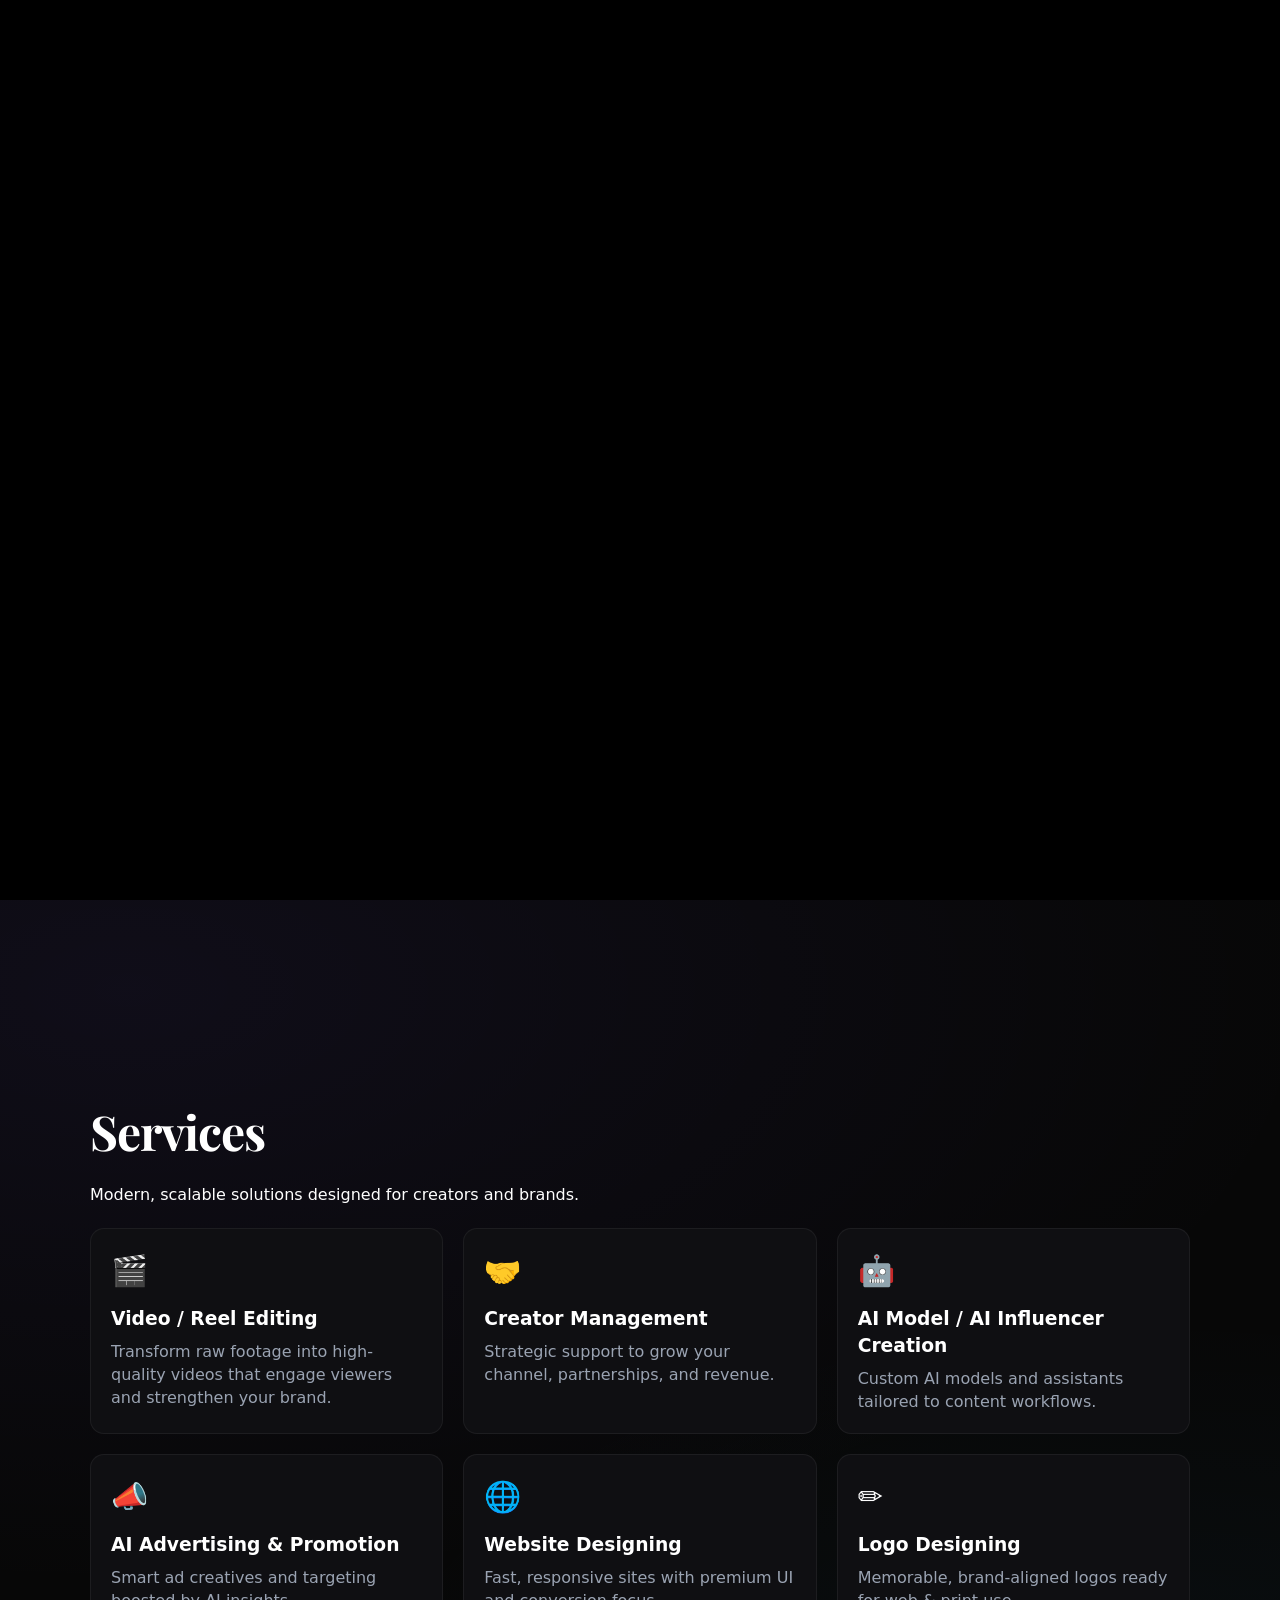
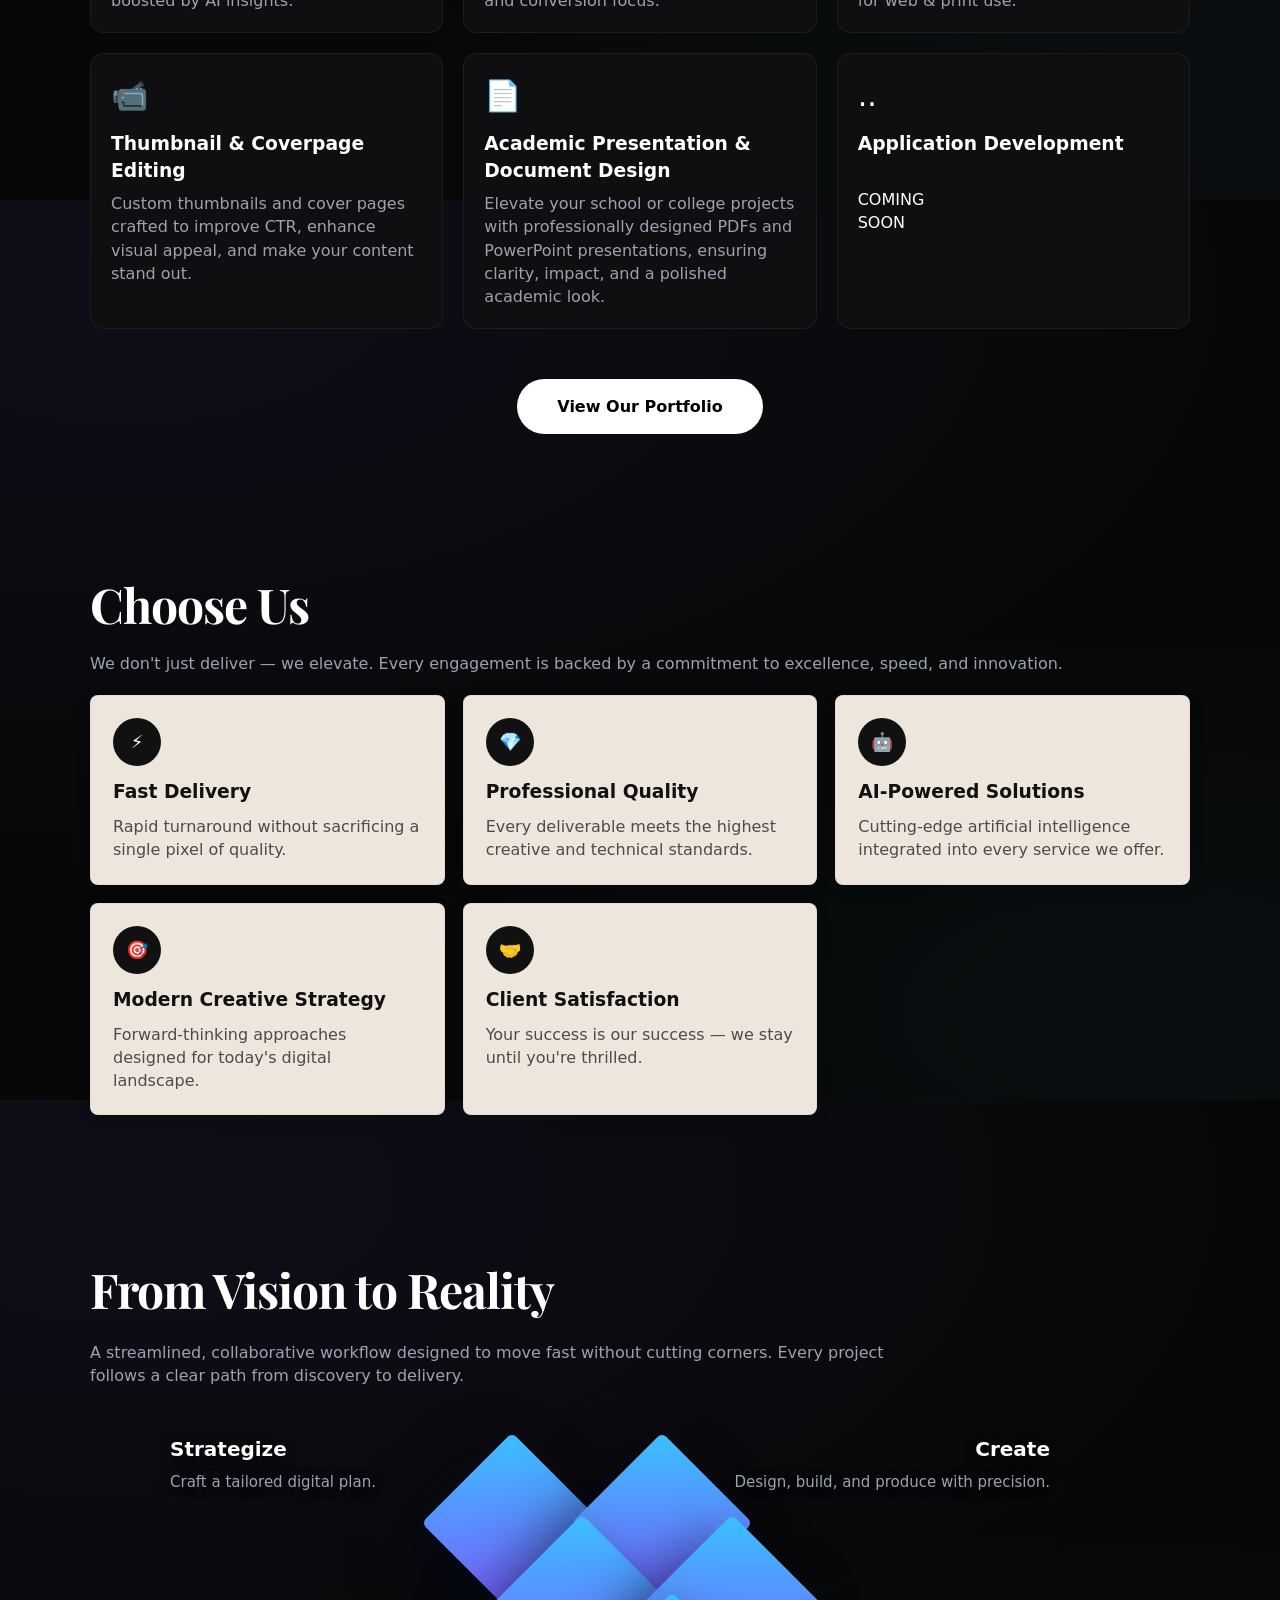
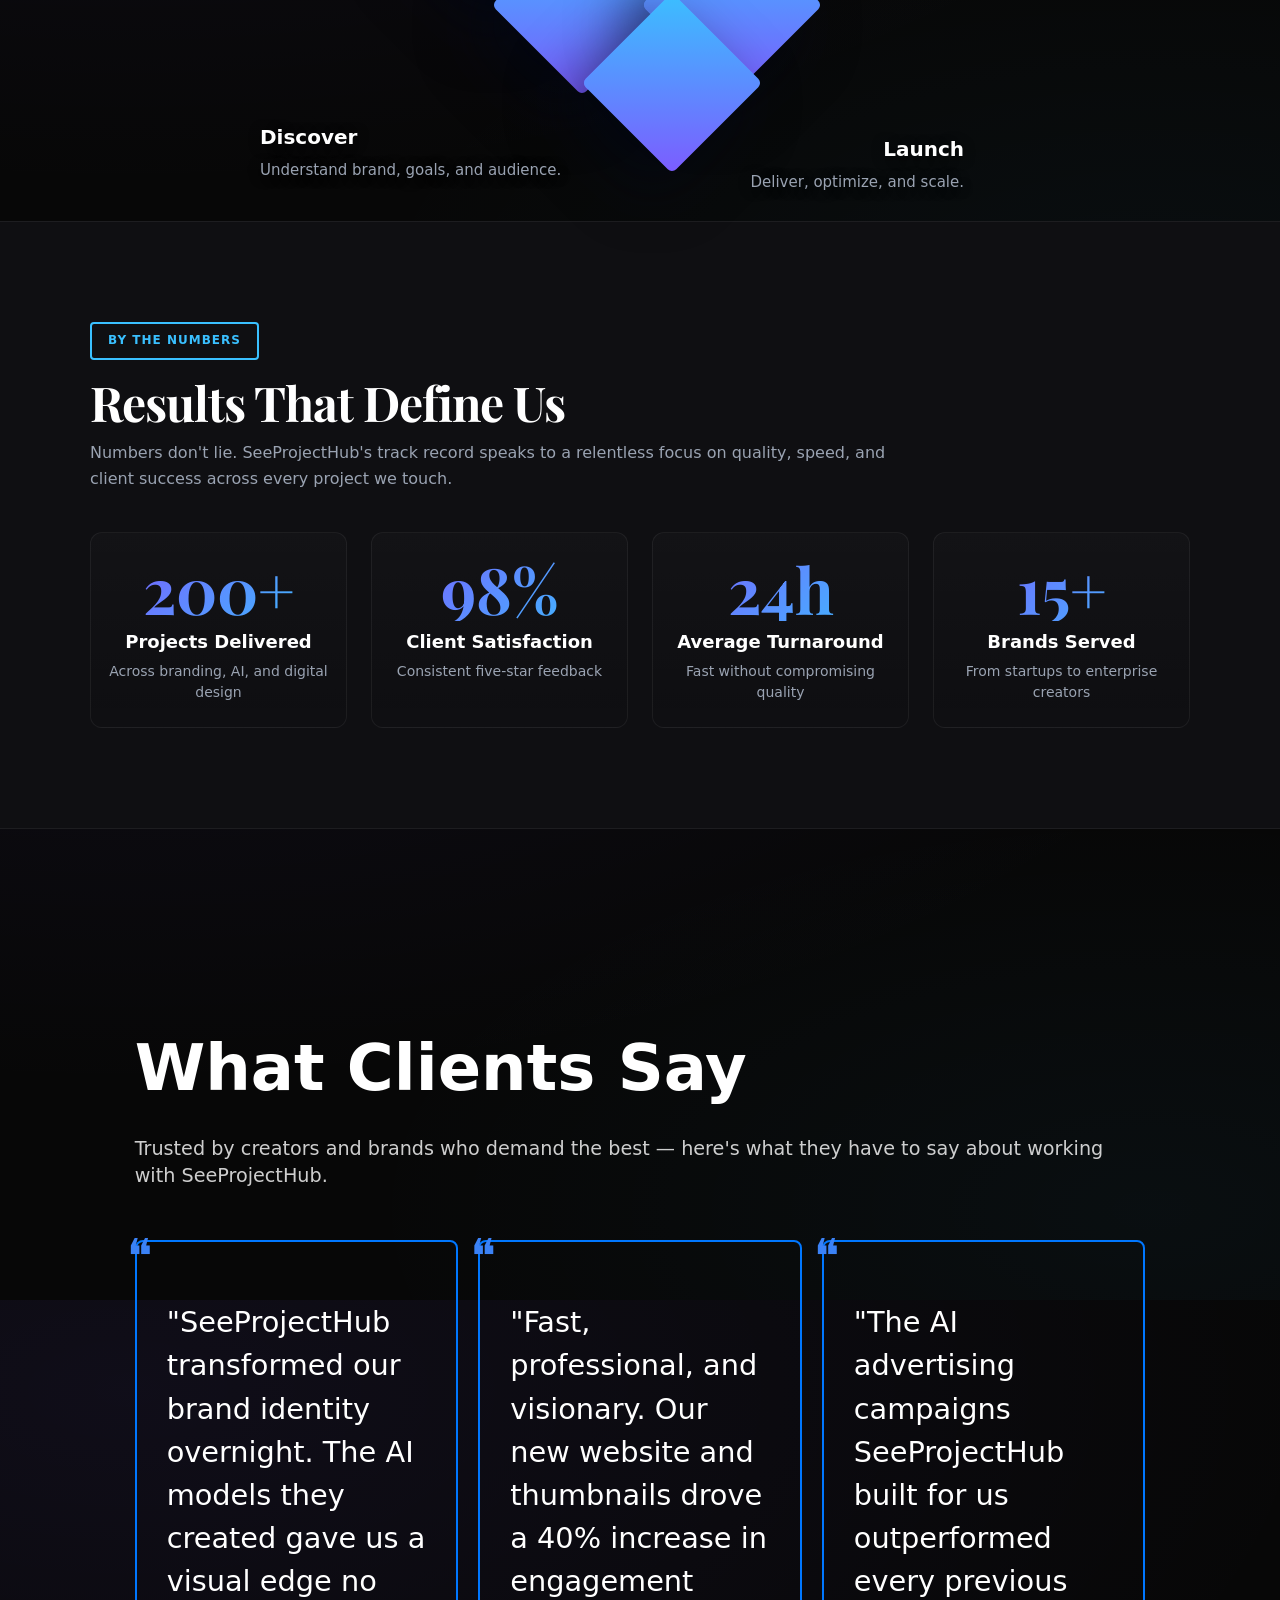
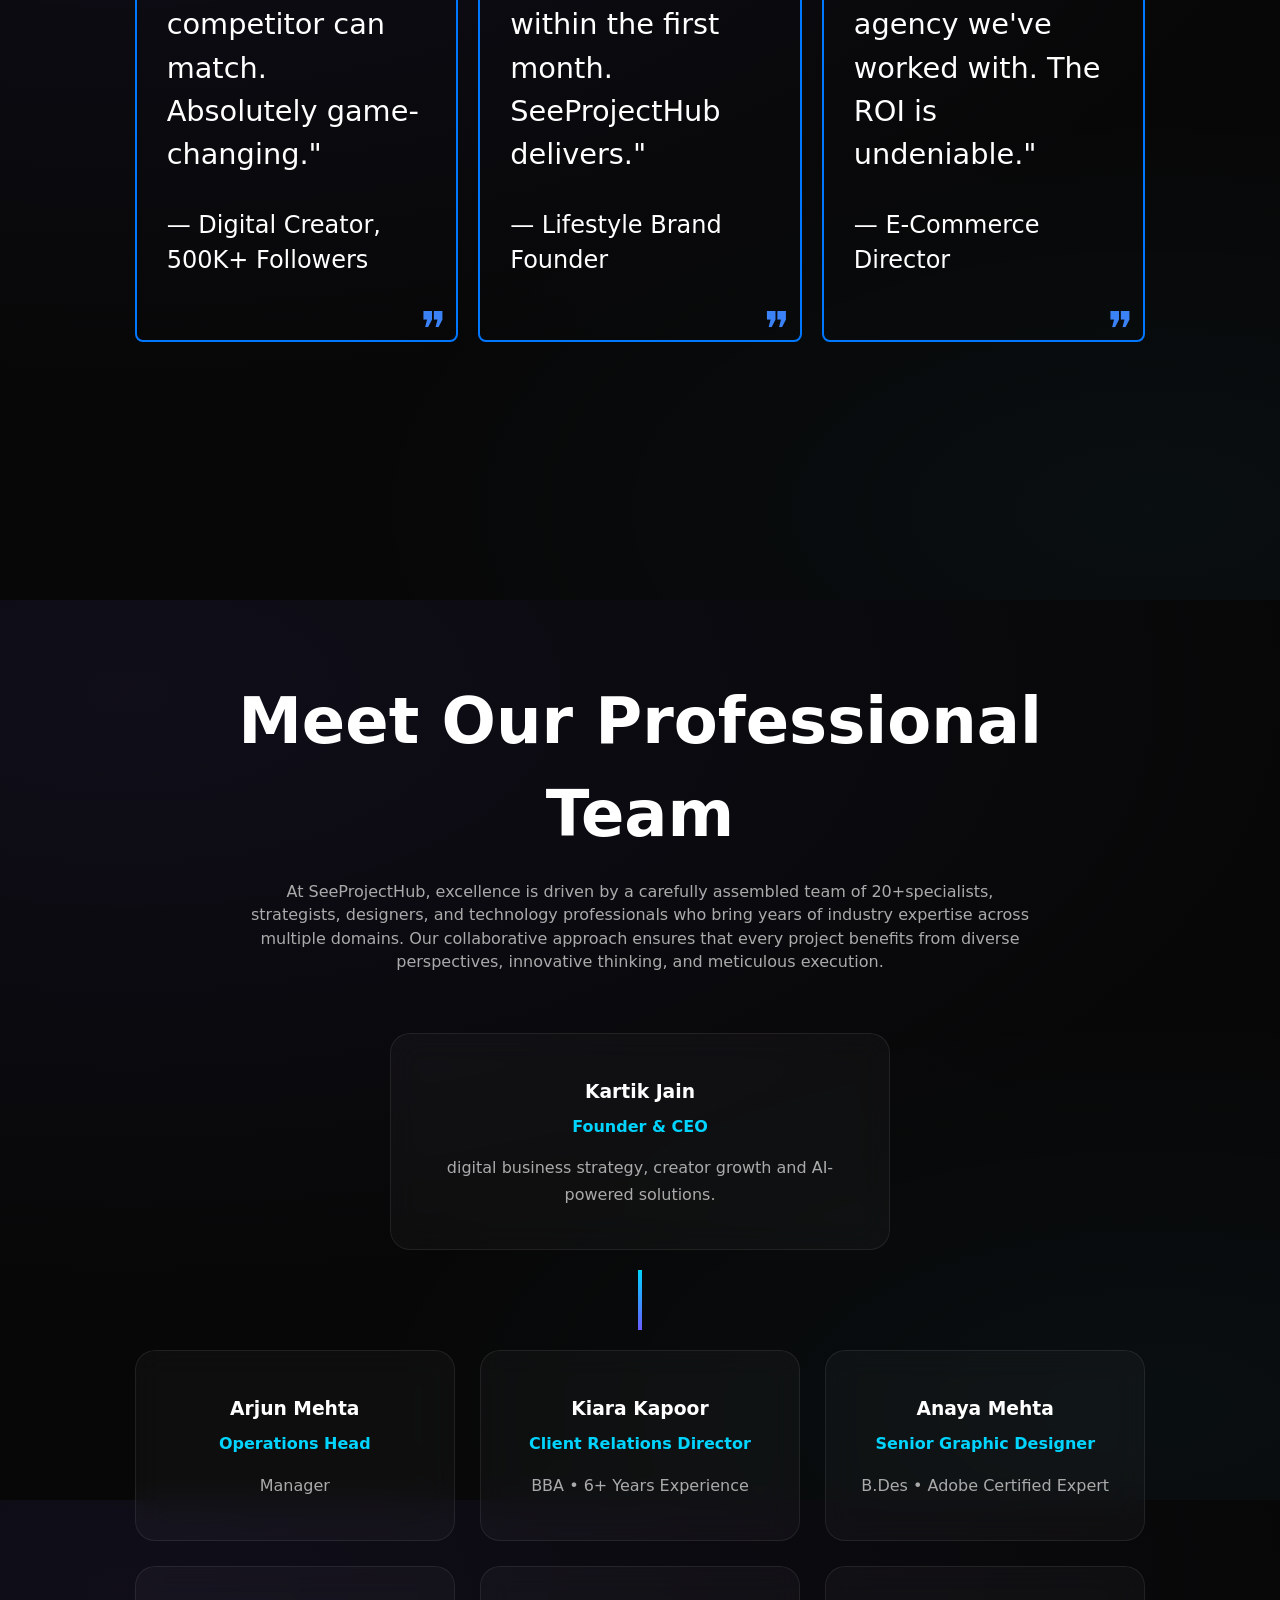
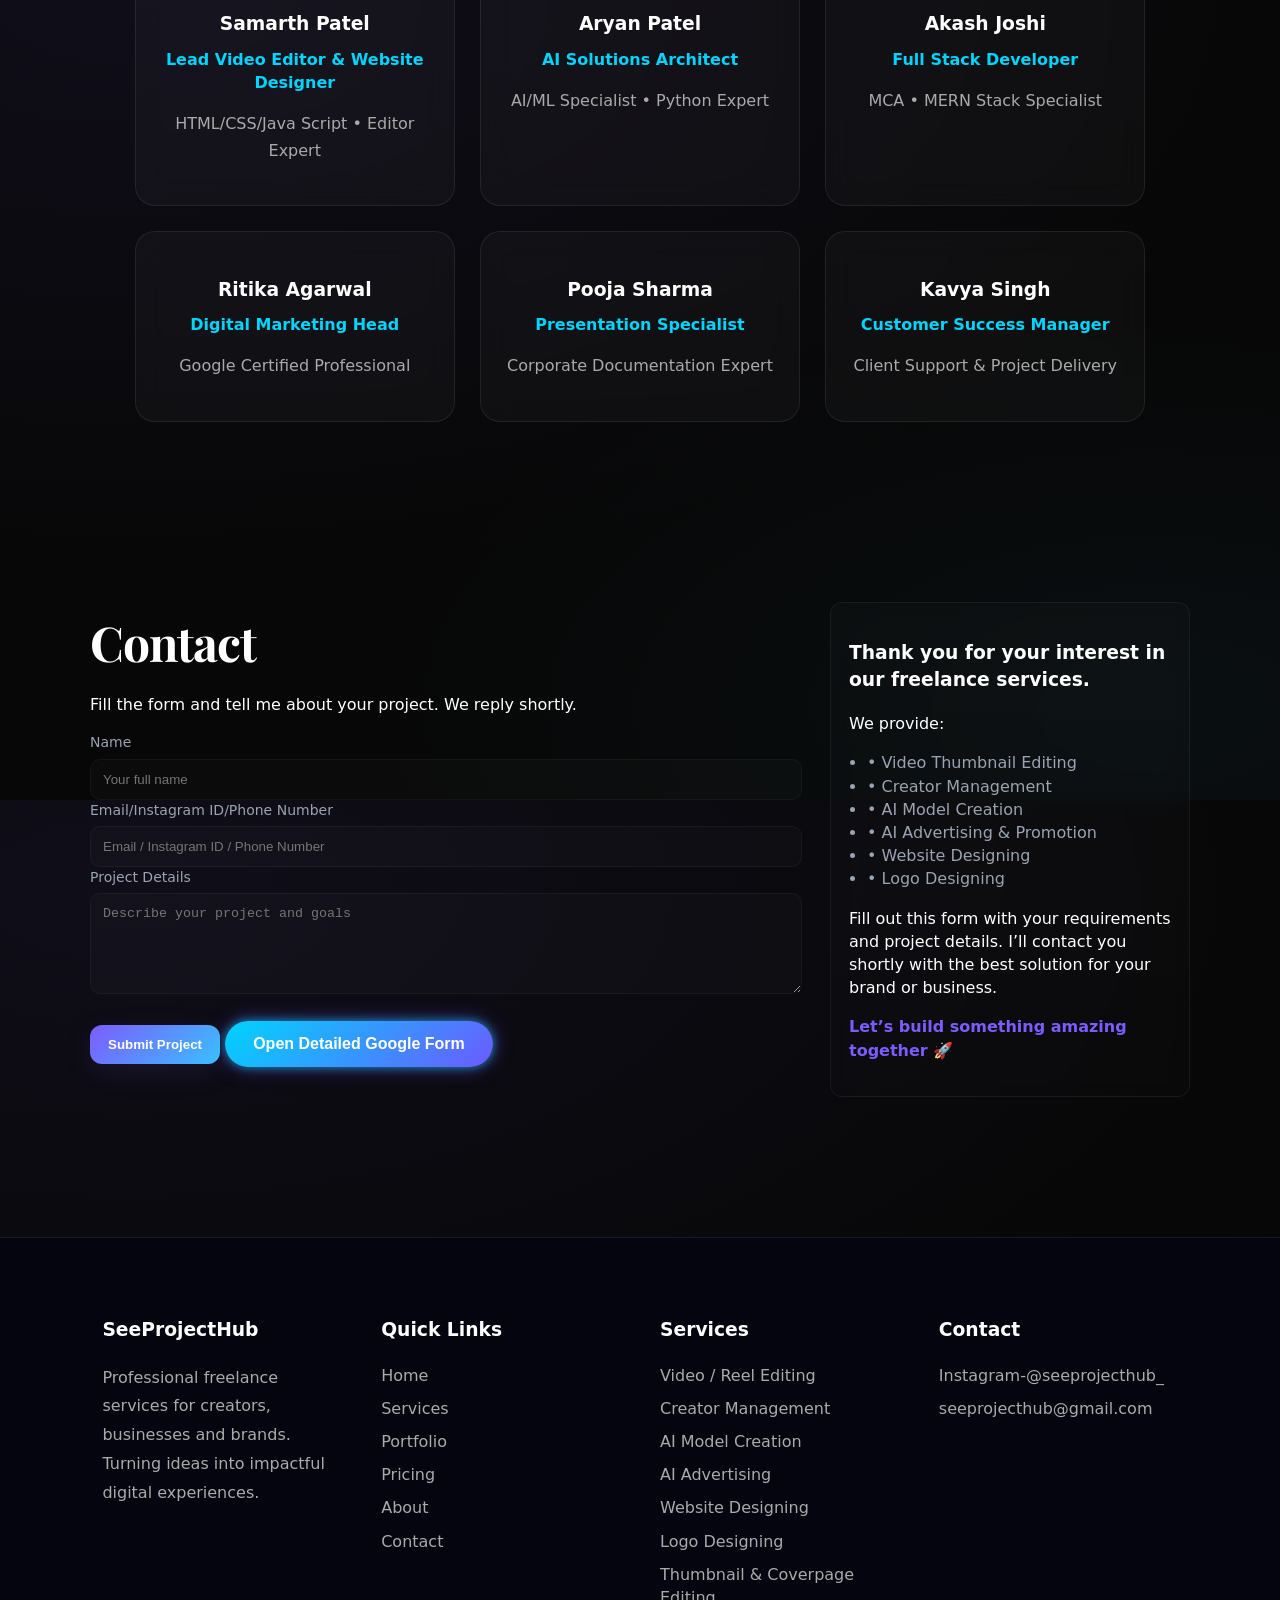
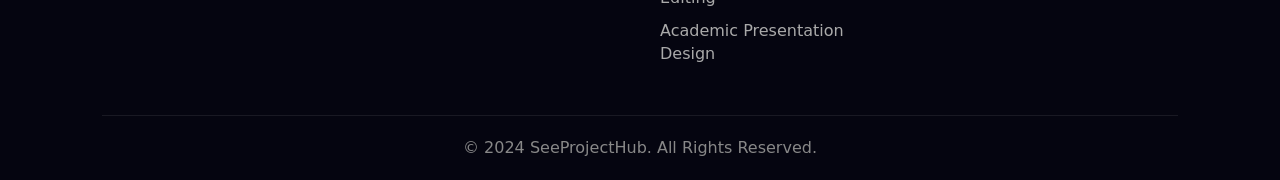
==== commit 8ffcaab9: "Website update" ====
--- a/index.html
+++ b/index.html
@@ -26,13 +26,25 @@
 		<!-- Main site wrapper -->
 		<header class="nav" id="top">
 			<div class="container nav-inner">
-			<a class="logo" href="#top">SeeProjectHub
+			<a class="logo" href="#top">
+    <img src="animation/logo.png" alt="SeeProjectHub Logo" class="logo-img">
+    <span class="logo-text">SeeProjectHub</span>
+</a>
 						<nav class="nav-links">
 							<!-- Home button to jump back to the hero section -->
 							<a href="#home">Home</a>
 							<a href="#services">Services</a>
-							<a href="#about">About</a>
+							<a href="portfolio/portfolio.html">Portfolio</a>
+							<a href="pricing/pricing.html">Pricing</a>
 							<a href="#contact">Contact</a>
+							<div class="dropdown">
+    <a href="#">About ▾</a>
+
+    <div class="dropdown-content">
+        <a href="#team">About Us</a>
+        <a href="privacy-policy/privacy.html">Privacy Policy</a>
+    </div>
+</div>
 						</nav>
 				<button class="nav-toggle" aria-label="Open menu">☰</button>
 			</div>
@@ -55,7 +67,7 @@
 					<h1 class="headline">Helping Creators & Brands Grow Digitally</h1>
 					<p class="subhead">Professional freelance services for creators, businesses, and modern brands.</p>
 					<div class="hero-cta">
-						<a href="#contact" class="btn btn-primary">Hire Me</a>
+						<a href="#contact" class="btn btn-primary">HIRE US</a>
 						<a href="#services" class="btn btn-outline">View Services</a>
 					</div>
 					<ul class="hero-features">
@@ -68,10 +80,12 @@
 				<!-- Floating visual card / mockup -->
 				<div class="hero-visual" aria-hidden="true">
 					<div class="glass-card floating">
-						<div class="video-thumb">GM</div>
+						<div class="hero-visual">
+							<img src="animation/logo.png" alt="SeeProjectHub" class="hero-image">
+						</div>
 						<div class="card-info">
 							<h4>Creator Growth</h4>
-							<p>Thumbs, ads & promos</p>
+							<p>Designing The Future Of Brands</p>
 						</div>
 					</div>
 					<div class="accent-circle"></div>
@@ -96,7 +110,10 @@
 
 							<!-- Right: visual/image. Place your image at animation/who-image.jpg or update the src below -->
 							<figure class="who-visual" data-animate>
-								<img src="animation/who-image.jpg" alt="Who we are visual" />
+								<video class="who-video" controls preload="metadata">
+									<source src="animation/SeeProjectHub_company_introducti…_202606152116.mp4" type="video/mp4">
+									Your browser does not support the video tag.
+								</video>
 							</figure>
 						</div>
 					</section>
@@ -109,8 +126,9 @@
 					<!-- Service Card (repeat for each service) -->
 					<article class="service-card" data-animate>
 						<div class="icon">🎬</div>
-						<h3>Video Thumbnail Editing</h3>
-						<p>Create click-ready thumbnails that increase CTR and audience retention.</p>
+						<h3>Video / Reel Editing</h3>
+						<p><p>Transform raw footage into high-quality videos that engage viewers and 
+							strengthen your brand.</p></p>
 					</article>
 
 					<article class="service-card" data-animate>
@@ -121,7 +139,7 @@
 
 					<article class="service-card" data-animate>
 						<div class="icon">🤖</div>
-						<h3>AI Model Creation</h3>
+						<h3>AI Model / AI Influencer Creation</h3>
 						<p>Custom AI models and assistants tailored to content workflows.</p>
 					</article>
 
@@ -142,6 +160,33 @@
 						<h3>Logo Designing</h3>
 						<p>Memorable, brand-aligned logos ready for web & print use.</p>
 					</article>
+
+					<article class="service-card" data-animate>
+						<div class="icon">📹</div>
+						<h3> Thumbnail & Coverpage Editing</h3>
+						<p>Custom thumbnails and cover pages crafted to improve CTR, 
+							enhance visual appeal, and make your content stand out.</p>
+					</article>
+
+					<article class="service-card" data-animate>
+						<div class="icon">📄</div>
+						<h3>Academic Presentation & Document Design</h3>
+						<p>Elevate your school or college projects with
+        				professionally designed PDFs and PowerPoint
+        				presentations, ensuring clarity, impact,
+        				and a polished academic look.</p>
+					</article>
+					<article class="service-card" data-animate>
+						<div class="icon">..</div>
+						<h3>Application Development</h3>
+						<br>
+						COMING<br> SOON
+					</article>
+				</div>
+				<div class="portfolio-btn-wrapper">
+					<a href="portfolio/portfolio.html" class="portfolio-btn">
+						View Our Portfolio
+					</a>
 				</div>
 			</div>
 		</section>
@@ -308,46 +353,147 @@
 
     </div>
 </section>
+		<!-- about team -->
+
+<section class="team-section" id="team">
+    <div class="container">
+
+        <h2 class="team-title">Meet Our Professional Team</h2>
+
+        <p class="team-subtitle">
+            At SeeProjectHub, excellence is driven by a carefully assembled team of 20+specialists, strategists,
+			 designers, and technology professionals who bring years of industry expertise across multiple domains.
+			Our collaborative approach ensures that every project benefits from diverse perspectives,
+			 innovative thinking, and meticulous execution.
+        </p>
+
+        <div class="org-chart">
+
+            <div class="team-card ceo">
+                <h3>Kartik Jain</h3>
+                <span>Founder & CEO</span>
+                <p>
+                    digital business strategy,
+                    creator growth and AI-powered solutions.
+                </p>
+            </div>
+            <div class="connector"></div>
+            <div class="department-grid">
+                <div class="team-card">
+                    <h3>Arjun Mehta</h3>
+                    <span>Operations Head</span>
+					<p>Manager</p>
+				</div>
+
+                <div class="team-card">
+                    <h3>Kiara Kapoor</h3>
+                    <span>Client Relations Director</span>
+                    <p>BBA • 6+ Years Experience</p>
+                </div>
+
+                <div class="team-card">
+                    <h3>Anaya Mehta</h3>
+                    <span>Senior Graphic Designer</span>
+                    <p>B.Des • Adobe Certified Expert</p>
+                </div>
+
+                <div class="team-card">
+                    <h3>Samarth Patel</h3>
+                    <span>Lead Video Editor & Website Designer</span>
+					<p>HTML/CSS/Java Script • Editor Expert</p>
+                </div>
+
+                <div class="team-card">
+                    <h3>Aryan Patel</h3>
+                    <span>AI Solutions Architect</span>
+                    <p>AI/ML Specialist • Python Expert</p>
+                </div>
+
+                <div class="team-card">
+                    <h3>Akash Joshi</h3>
+                    <span>Full Stack Developer</span>
+                    <p>MCA • MERN Stack Specialist</p>
+                </div>
+
+                <div class="team-card">
+                    <h3>Ritika Agarwal</h3>
+                    <span>Digital Marketing Head</span>
+                    <p>Google Certified Professional</p>
+                </div>
+
+                <div class="team-card">
+                    <h3>Pooja Sharma</h3>
+                    <span>Presentation Specialist</span>
+                    <p>Corporate Documentation Expert</p>
+                </div>
+
+                <div class="team-card">
+                    <h3>Kavya Singh</h3>
+                    <span>Customer Success Manager</span>
+                    <p>Client Support & Project Delivery</p>
+                </div>
+
+            </div>
+        </div>
+
+    </div>
+</section>
 		<!-- CONTACT SECTION -->
-			<!-- ABOUT SECTION (moved below Choose Us) -->
-			<section class="about" id="about">
-				<div class="container">
-					<h2 class="section-title">About Me</h2>
-					<p class="lead">I'm a professional freelancer specializing in creative digital solutions — from video thumbnail editing and branding to AI-driven tools and modern website design. I partner with creators and businesses to build attention-grabbing visuals, scalable strategies, and conversion-focused experiences.</p>
-				</div>
-			</section>
-
 		<section class="contact" id="contact">
 			<div class="container contact-grid">
 				<div class="contact-form-wrap">
 					<h2 class="section-title">Contact</h2>
-					<p class="contact-intro">Fill the form and tell me about your project. I'll reply shortly.</p>
-					<form id="contactForm" class="contact-form" novalidate>
+					<p class="contact-intro">Fill the form and tell me about your project. We reply shortly.</p>
+					<form
+  					action="https://formspree.io/f/mgoqbnaa"
+  					method="POST">
 						<!-- Name input -->
-						<label class="label">Name
+						<label class="form-label">Name
 							<input type="text" name="name" id="name" placeholder="Your full name" required />
 						</label>
 
 						<!-- Email input -->
-						<label class="label">Email
-							<input type="email" name="email" id="email" placeholder="you@example.com" required />
+						<label class="form-label">Email/Instagram ID/Phone Number
+							<input 
+							    type="text"
+    							name="contact"
+    							id="contact"
+    							placeholder="Email / Instagram ID / Phone Number"
+    							required />
 						</label>
 
 						<!-- Project details -->
-						<label class="label">Project Details
+						<label class="form-label">Project Details
 							<textarea name="project" id="project" rows="5" placeholder="Describe your project and goals" required></textarea>
 						</label>
 
 						<div class="form-actions">
 							<button type="submit" class="btn btn-primary">Submit Project</button>
+						<button
+    						type="button"
+    						id="showGoogleForm"
+    						class="google-form-btn">
+    						Open Detailed Google Form
+						</button>
+						<div id="googleFormContainer" class="google-form-container">
+    						<iframe
+        						src="https://docs.google.com/forms/d/e/1FAIpQLSdwU93K61fIfw7jkU7k2Pe2W6VCcurOr4PjJfRWpUBVfrgJzg/viewform?embedded=true"
+        						width="100%"
+        						height="700"
+        						frameborder="0"
+        						marginheight="0"
+        						marginwidth="0">
+        						Loading…
+    							</iframe>
+						</div>
 						</div>
 					</form>
 				</div>
 
 				<aside class="contact-info">
 					<div class="glass-block">
-						<h3>Thank you for your interest in my freelance services.</h3>
-						<p>I provide:</p>
+						<h3>Thank you for your interest in our freelance services.</h3>
+						<p>We provide:</p>
 						<ul class="service-list">
 							<li>• Video Thumbnail Editing</li>
 							<li>• Creator Management</li>
@@ -363,16 +509,71 @@
 			</div>
 		</section>
 
+		
+
 		<!-- FOOTER -->
 		<footer class="footer">
-			<div class="container footer-inner">
-				<div class="socials">
-					<!-- Social placeholders -->
-					<a href="#" aria-label="Twitter" class="social">T</a>
-					<a href="#" aria-label="LinkedIn" class="social">L</a>
-					<a href="#" aria-label="Instagram" class="social">I</a>
-				</div>
-			<div class="copyright">© <span id="year"></span> SeeProjectHub. All rights reserved.</div>
+			<div class="footer-container">
+				<div class="footer-column">
+					<h3>SeeProjectHub</h3>
+					<p>
+						Professional freelance services for creators,
+						businesses and brands.
+						Turning ideas into impactful digital experiences.
+					</p>
+				</div>
+				<div class="footer-column">
+					<h3>Quick Links</h3>
+					<a href="#home">Home</a>
+					<a href="#services">Services</a>
+					<a href="portfolio/portfolio.html">Portfolio</a>
+					<a href="pricing/pricing.html">Pricing</a>
+					<a href="#../index.html#team">About</a>
+					<a href="#contact">Contact</a>
+				</div>
+				<div class="footer-column">
+					<h3>Services</h3>
+					<a href="portfolio/Video Editing/Video.html">
+						Video / Reel Editing
+					</a>
+
+					<a href="portfolio/portfolio.html">
+						Creator Management
+					</a>
+
+					<a href="portfolio/AI Model Creation/Model.html">
+						AI Model Creation
+					</a>
+
+					<a href="portfolio/Advertising/Advertising.html">
+						AI Advertising
+					</a>
+					<a href="portfolio/Website Design/Website.html">
+						Website Designing
+					</a>
+					<a href="portfolio/logo/logo-design.html">
+						Logo Designing
+					</a>
+					<a href="portfolio/Thumbnail  Editing/thumbnail.html">
+						Thumbnail & Coverpage Editing
+					</a>
+					<a href="portfolio/Academic Presentation & Document Design/Document.html">
+						Academic Presentation Design
+					</a>
+				</div>
+				<div class="footer-column">
+					<h3>Contact</h3>
+					<a href="https://instagram.com/seeprojecthub_">
+						Instagram-@seeprojecthub_
+					</a>
+					<a href="mailto:seeprojecthub@gmail.com">
+						seeprojecthub@gmail.com
+					</a>
+					
+				</div>
+			</div>
+			<div class="footer-bottom">
+				© 2024 SeeProjectHub. All Rights Reserved.
 			</div>
 		</footer>
 
--- a/style.css
+++ b/style.css
@@ -9,7 +9,7 @@
 	--bg:#070707; /* near-black */
 	--panel:#0f0f12; /* dark gray panel */
 	--muted:#9aa3b2; /* subtle text */
-	--accent-purple:#7c5SeeProjectHubf;
+	--accent-purple:#7c5cff;;
 	--accent-blue:#3ac0ff;
 	--glass: rgba(255,255,255,0.04);
 	--glass-strong: rgba(255,255,255,0.06);
@@ -42,15 +42,177 @@
 	padding:40px 0;
 }
 
+/* header */
 /* NAV */
-.nav{backdrop-filter: blur(8px); background: linear-gradient(180deg, rgba(255,255,255,0.02), transparent); position:sticky; top:0; z-index:40; border-bottom:1px solid rgba(255,255,255,0.02)}
-.nav-inner{display:flex;align-items:center;justify-content:space-between;padding:12px 0}
-.logo{font-weight:700;letter-spacing:0.2px;color:var(--white);text-decoration:none}
-.logo span{color:var(--accent-purple);margin-left:6px}
-.nav-links{display:flex;gap:18px}
-.nav-links a{color:var(--muted);text-decoration:none;padding:8px 12px;border-radius:10px;transition:all .25s}
-.nav-links a:hover{color:var(--white);background:rgba(255,255,255,0.02)}
-.nav-toggle{display:none;background:transparent;border:1px solid rgba(255,255,255,0.03);color:var(--muted);padding:8px 10px;border-radius:10px}
+body{
+    padding-top:80px;
+}
+.nav{
+    position: fixed;
+    top: 0;
+    left: 0;
+    width: 100%;
+
+    z-index: 9999;
+
+    backdrop-filter: blur(12px);
+    background: rgba(7,7,7,0.85);
+
+    border-bottom: 1px solid rgba(255,255,255,0.08);
+
+    transition: all .3s ease;
+}
+
+.nav-inner{
+    display:flex;
+    align-items:center;
+    justify-content:space-between;
+    padding:12px 0;
+}
+
+.logo{
+    font-weight:700;
+    letter-spacing:0.2px;
+    color:var(--white);
+    text-decoration:none;
+}
+
+.logo span{
+    color:var(--accent-purple);
+    margin-left:6px;
+}
+
+.nav-links{
+    display:flex;
+    gap:18px;
+}
+
+.nav-links a{
+    color:var(--muted);
+    text-decoration:none;
+    padding:8px 12px;
+    border-radius:10px;
+    transition:all .25s;
+}
+
+.nav-links a:hover{
+    color:var(--white);
+    background:rgba(255,255,255,0.02);
+}
+
+.nav-toggle{
+    display:none;
+    background:transparent;
+    border:1px solid rgba(255,255,255,0.03);
+    color:var(--muted);
+    padding:8px 10px;
+    border-radius:10px;
+}
+
+.nav.scrolled{
+    background:rgba(7,7,7,0.95);
+    box-shadow:0 10px 30px rgba(0,0,0,0.4);
+}
+/* logo header png*/
+.logo{
+    display:flex;
+    align-items:center;
+    gap:12px;
+    text-decoration:none;
+    color:#fff;
+    font-weight:700;
+    font-size:1.1rem;
+}
+
+.logo-img{
+    width:52px;
+    height:52px;
+    border-radius:50%;
+    object-fit:cover;
+    border:2px solid transparent;
+    background:
+        linear-gradient(#070707,#070707) padding-box,
+        linear-gradient(135deg,#00c3ff,#7c5cff) border-box;
+}
+
+.logo-img:hover{
+    transform:scale(1.08);
+    box-shadow:
+        0 0 20px rgba(0,195,255,0.5),
+        0 0 35px rgba(124,92,255,0.4);
+}
+
+.logo-text{
+    color:#fff;
+    font-weight:700;
+    letter-spacing:.5px;
+}
+/* Dropdown Menu */
+
+.dropdown{
+    position:relative;
+    display:inline-block;
+}
+
+.dropdown > a{
+    color:var(--muted);
+    text-decoration:none;
+    padding:8px 12px;
+    display:block;
+}
+
+.dropdown-content{
+    position:absolute;
+    top:100%;
+    left:0;
+
+    min-width:180px;
+
+    background:#111216;
+    border:1px solid rgba(255,255,255,.08);
+    border-radius:12px;
+
+    opacity:0;
+    visibility:hidden;
+    transform:translateY(10px);
+
+    transition:.3s ease;
+
+    z-index:999;
+}
+
+.dropdown-content a{
+    display:block;
+    padding:12px 16px;
+    color:#ccc;
+    text-decoration:none;
+    transition:.3s;
+}
+
+.dropdown-content a:hover{
+    background:rgba(124,92,255,.15);
+    color:white;
+}
+
+.dropdown:hover .dropdown-content{
+    opacity:1;
+    visibility:visible;
+    transform:translateY(0);
+}
+/* login button*/
+.login-btn {
+    background: #007bff;
+    color: white !important;
+    padding: 10px 18px;
+    border-radius: 6px;
+    text-decoration: none;
+    font-weight: 600;
+    transition: 0.3s;
+}
+
+.login-btn:hover {
+    opacity: 0.9;
+}
 
 /* HERO */
 .hero{padding:80px 0 40px}
@@ -78,7 +240,22 @@
 .glass-card .video-thumb{height:120px;border-radius:12px;background:linear-gradient(135deg, rgba(255,255,255,0.03), rgba(255,255,255,0.01));display:flex;align-items:center;justify-content:center;font-weight:700;font-size:28px;color:var(--white)}
 .card-info{margin-top:12px}
 .accent-circle{position:absolute;right:-40px;top:-40px;width:180px;height:180px;border-radius:50%;background:var(--card-grad);filter:blur(22px);opacity:0.12}
-
+.hero-image{
+    width:100%;
+    max-width:500px;
+    border-radius:20px;
+    animation: float 4s ease-in-out infinite;
+    box-shadow:0 20px 50px rgba(0,0,0,0.3);
+}
+
+@keyframes float{
+    0%,100%{
+        transform:translateY(0);
+    }
+    50%{
+        transform:translateY(-15px);
+    }
+}
 /* Floating animation */
 .floating{animation:float 6s ease-in-out infinite}
 @keyframes float{0%{transform:translateY(0)}50%{transform:translateY(-14px)}100%{transform:translateY(0)}}
@@ -87,12 +264,12 @@
 .hero{position:relative;overflow:hidden}
 /* Background GIF for the home/hero area.
 	 Place your GIFs in the `animation/` folder (project root/animation).
-	 Example filename used below: animation/Ultra_cinematic_futuristic_freelancer_workspa.gif
+	 Example filename used below: animation/homepagedrop.gif
 	 The GIF sits behind the video element; if the video is unavailable or blocked the GIF will be visible.
 */
 .hero{
 	/* gif background - covers the hero area (loaded from animation/ folder) */
-	background-image: url('animation/Ultra_cinematic_futuristic_freelancer_workspa.gif');
+	background-image: url('animation/homepagedrop.gif');
 	background-size: cover;
 	background-position: center center;
 	background-repeat: no-repeat;
@@ -146,7 +323,25 @@
 .service-card h3{margin:0 0 8px}
 .service-card p{color:var(--muted);margin:0}
 .service-card:hover{transform:translateY(-10px);box-shadow:0 18px 50px rgba(2,6,23,0.7);border-image: linear-gradient(90deg,var(--accent-purple),var(--accent-blue)) 1}
-
+.portfolio-btn-wrapper{
+    text-align:center;
+    margin:50px 0;
+}
+
+.portfolio-btn{
+    display:inline-block;
+    padding:16px 40px;
+    background:#fff;
+    color:#000;
+    text-decoration:none;
+    border-radius:50px;
+    font-weight:600;
+    transition:0.3s ease;
+}
+
+.portfolio-btn:hover{
+    transform:translateY(-4px);
+}
 /* WHY GRID */
 .why-grid{display:grid;grid-template-columns:repeat(5,1fr);gap:18px;margin-top:18px}
 .why-item{background:linear-gradient(180deg, rgba(255,255,255,0.02), transparent);padding:18px;border-radius:12px;border:1px solid rgba(255,255,255,0.03)}
@@ -204,6 +399,13 @@
 @media (max-width:720px){
 	.who-grid{grid-template-columns:1fr;gap:18px}
 	.who-visual img{max-height:340px;object-fit:cover}
+}
+
+.who-video{
+    width:100%;
+    height:auto;
+    border-radius:20px;
+    display:block;
 }
 
 /* PROCESS / WORKFLOW section */
@@ -256,9 +458,25 @@
 .contact-grid{display:grid;grid-template-columns:1fr 360px;gap:28px;align-items:start}
 .contact-form-wrap{background:transparent}
 .contact-form{display:flex;flex-direction:column;gap:12px;margin-top:8px}
-.label{display:block;color:var(--muted);font-size:14px}
+.form-label{
+    display:block;
+    color:var(--muted);
+    font-size:14px;
+}
+
+.form-label input,
+.form-label textarea{
+    width:100%;
+    margin-top:6px;
+    padding:12px;
+    border-radius:10px;
+    border:1px solid rgba(255,255,255,0.04);
+    background:rgba(255,255,255,0.02);
+    color:var(--white);
+    outline:none;
+}
 .label input,.label textarea{width:100%;margin-top:6px;padding:12px;border-radius:10px;border:1px solid rgba(255,255,255,0.04);background:rgba(255,255,255,0.02);color:var(--white);outline:none}
-.label input:focus,.label textarea:focus{box-shadow:0 6px 30px rgba(124,92,255,0.08);border:1px solid rgba(124,92,255,0.25)}
+.form-label input:focus,.form-label textarea:focus{box-shadow:0 6px 30px rgba(124,92,255,0.08);border:1px solid rgba(124,92,255,0.25)}
 .form-actions{margin-top:6px}
 
 .glass-block{padding:18px;border-radius:12px;background:linear-gradient(180deg, rgba(255,255,255,0.02), rgba(255,255,255,0.01));border:1px solid var(--glass-border);backdrop-filter:blur(8px)}
@@ -266,6 +484,7 @@
 .cta-small{font-weight:700;color:var(--accent-purple);margin-top:12px}
 
 /* FOOTER */
+
 .footer{border-top:1px solid rgba(255,255,255,0.02);padding:22px 0;margin-top:40px}
 .footer-inner{display:flex;align-items:center;justify-content:space-between}
 .socials{display:flex;gap:10px}
@@ -329,55 +548,46 @@
 	.container{padding:18px 6px}
 }
 
-/* Loading overlay styles ------------------------------------------------- */
+/* LOADING SCREEN */
+
 .loader-overlay{
-	position:fixed;inset:0;display:flex;align-items:center;justify-content:center;
-	/* keep a subtle background while video loads; video will cover the overlay */
-	background:rgba(0,0,0,0.02);z-index:9999;transition:opacity .6s ease, visibility .6s ease;
-}
-.loader-overlay.hidden{opacity:0;visibility:hidden}
-
-/* Make the loader video fill the entire viewport and cover it (true fullscreen cover)
-	 Note: requesting browser fullscreen via Fullscreen API is separate and needs a user gesture.
-*/
+    position:fixed;
+    inset:0;
+    z-index:999999;
+
+    display:flex;
+    justify-content:center;
+    align-items:center;
+
+    background:#000;
+    overflow:hidden;
+}
+
 .loader-video{
-	position:absolute;inset:0;width:100%;height:100%;object-fit:cover;
-	/* scale up slightly so the video covers any UI chrome and feels larger */
-	transform:scale(1.06);
-	transform-origin:center center;
-	/* remove rounded corners and heavy shadow for fullscreen look */
-	border-radius:0;box-shadow:none
-}
-
-/* Blur + fade exit animation for the loading overlay */
-.loader-exit{
-	/* Stage 1 exit: avoid expensive filter animation. Use opacity & transform only (GPU-friendly).
-		 This reduces main-thread work and prevents jank on lower-end devices. */
-	transition: opacity .32s cubic-bezier(.22,.9,.3,1), transform .32s cubic-bezier(.22,.9,.3,1);
-	will-change: opacity, transform;
-	opacity:0.36;
-	transform: translateZ(0) scale(1.02);
-	/* remove filter to avoid costly blur operations */
-	filter: none;
-}
-
-/* Stage 2: further reveal — make overlay thinner and slightly translate for a gentle lift */
-.loader-partial{
-	/* Stage 2: even lighter overlay using only opacity & transform for smoothness */
-	transition: opacity .24s cubic-bezier(.22,.9,.3,1), transform .24s cubic-bezier(.22,.9,.3,1);
-	will-change: opacity, transform;
-	opacity:0.08;
-	transform: translateZ(0) scale(1.01) translateY(-3px);
-	filter: none;
-}
-
-@media (max-width:720px){
-	.loader-video{object-position:center center;transform:scale(1.03)}
-}
-
-/* On very large screens increase hero video oversize for cinematic effect */
-@media (min-width:1400px){
-	.hero-bg-video{height:160%}
+    width:100%;
+    height:149%;
+    object-fit:cover;
+    animation:loaderZoom 5s ease forwards;
+}
+
+@keyframes loaderZoom{
+    from{
+        transform:scale(1);
+    }
+    to{
+        transform:scale(1.2);
+    }
+}
+
+.website-hidden{
+    opacity:0;
+    visibility:hidden;
+}
+
+.website-visible{
+    opacity:1;
+    visibility:visible;
+    transition:opacity .8s ease;
 }
 
 /* BY THE NUMBERS SECTION */
@@ -589,7 +799,6 @@
 .testimonial-card:nth-child(3) {
     transition-delay: 0.8s;
 }
-}
 /* ===========================
    hover ANIMATION
 =========================== */
@@ -601,4 +810,195 @@
 .testimonial-card:hover {
     transform: translateY(-20px);
     box-shadow: 0 0 25px rgba(0, 119, 255, 0.35);
+}
+
+.process-visual{
+    opacity:1 !important;
+    visibility:visible !important;
+    transform:none !important;
+}
+/* ===========================
+   google form  ANIMATION
+=========================== */
+.google-form-btn {
+    margin-top: 15px;
+    padding: 14px 28px;
+    border: none;
+    border-radius: 50px;
+    cursor: pointer;
+
+    font-size: 1rem;
+    font-weight: 600;
+
+    color: white;
+    background: linear-gradient(
+        135deg,
+        #00d4ff,
+        #6a5cff
+    );
+
+    transition: all 0.3s ease;
+
+    box-shadow:
+        0 0 10px rgba(0, 212, 255, 0.6),
+        0 0 20px rgba(106, 92, 255, 0.5);
+}
+.google-form-btn:hover {
+    transform: translateY(-3px);
+
+    box-shadow:
+        0 0 15px rgba(0, 212, 255, 0.8),
+        0 0 30px rgba(106, 92, 255, 0.8),
+        0 0 45px rgba(0, 212, 255, 0.6);
+}
+.google-form-container {
+    display: none;
+    margin-top: 25px;
+    border-radius: 20px;
+    overflow: hidden;
+}
+
+.team-section{
+    padding:100px 8%;
+}
+
+.team-title{
+    font-size:4rem;
+    text-align:center;
+    margin-bottom:20px;
+}
+
+.team-subtitle{
+    text-align:center;
+    color:#aaa;
+    max-width:800px;
+    margin:0 auto 60px;
+}
+
+.org-chart{
+    display:flex;
+    flex-direction:column;
+    align-items:center;
+}
+
+.ceo{
+    max-width:500px;
+}
+
+.connector{
+    width:4px;
+    height:60px;
+    background:linear-gradient(#00d4ff,#6a5cff);
+    margin:20px 0;
+}
+
+.department-grid{
+    display:grid;
+    grid-template-columns:repeat(auto-fit,minmax(280px,1fr));
+    gap:25px;
+    width:100%;
+}
+
+.team-card{
+    background:rgba(255,255,255,.03);
+    border:1px solid rgba(255,255,255,.08);
+    border-radius:20px;
+    padding:25px;
+    text-align:center;
+
+    backdrop-filter:blur(15px);
+
+    transition:.4s;
+}
+
+.team-card:hover{
+    transform:translateY(-12px);
+    box-shadow:
+    0 0 25px rgba(0,212,255,.25),
+    0 0 50px rgba(106,92,255,.2);
+}
+
+.team-card h3{
+    color:#fff;
+    margin-bottom:10px;
+}
+
+.team-card span{
+    display:block;
+    color:#00d4ff;
+    margin-bottom:15px;
+    font-weight:600;
+}
+
+.team-card p{
+    color:#aaa;
+    line-height:1.7;
+}
+
+/* Animation */
+
+.team-card{
+    opacity:0;
+    transform:translateY(40px);
+    animation:teamReveal .8s forwards;
+}
+
+.team-card:nth-child(1){animation-delay:.1s;}
+.team-card:nth-child(2){animation-delay:.2s;}
+.team-card:nth-child(3){animation-delay:.3s;}
+.team-card:nth-child(4){animation-delay:.4s;}
+.team-card:nth-child(5){animation-delay:.5s;}
+.team-card:nth-child(6){animation-delay:.6s;}
+.team-card:nth-child(7){animation-delay:.7s;}
+.team-card:nth-child(8){animation-delay:.8s;}
+.team-card:nth-child(9){animation-delay:.9s;}
+
+@keyframes teamReveal{
+    to{
+        opacity:1;
+        transform:translateY(0);
+    }
+}
+.footer{
+    background:#050510;
+    margin-top:100px;
+    padding:60px 8% 20px;
+    border-top:1px solid rgba(255,255,255,.08);
+}
+
+.footer-container{
+    display:grid;
+    grid-template-columns:repeat(auto-fit,minmax(220px,1fr));
+    gap:40px;
+}
+
+.footer-column h3{
+    color:#fff;
+    margin-bottom:20px;
+}
+
+.footer-column p{
+    color:#aaa;
+    line-height:1.8;
+}
+
+.footer-column a{
+    display:block;
+    color:#aaa;
+    text-decoration:none;
+    margin-bottom:10px;
+    transition:.3s;
+}
+
+.footer-column a:hover{
+    color:#00c3ff;
+    transform:translateX(5px);
+}
+
+.footer-bottom{
+    margin-top:40px;
+    text-align:center;
+    color:#888;
+    border-top:1px solid rgba(255,255,255,.08);
+    padding-top:20px;
 }
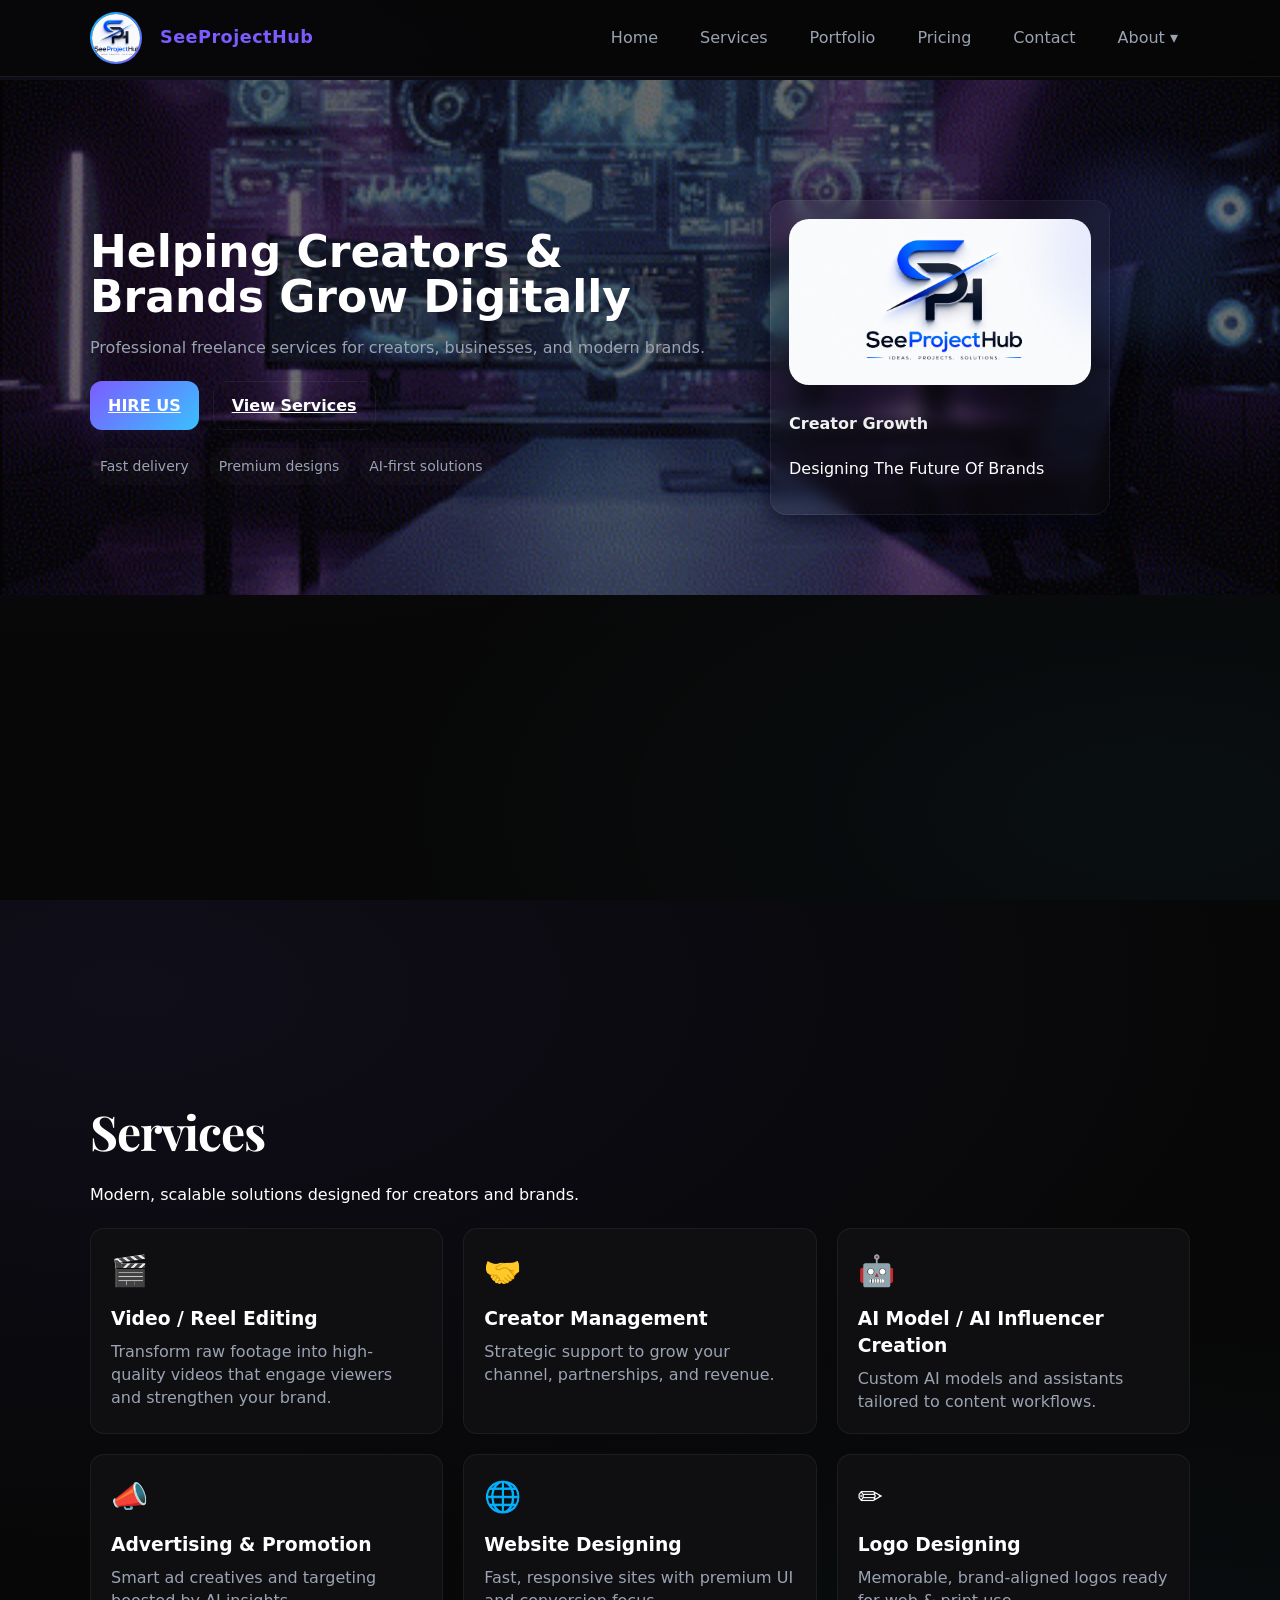
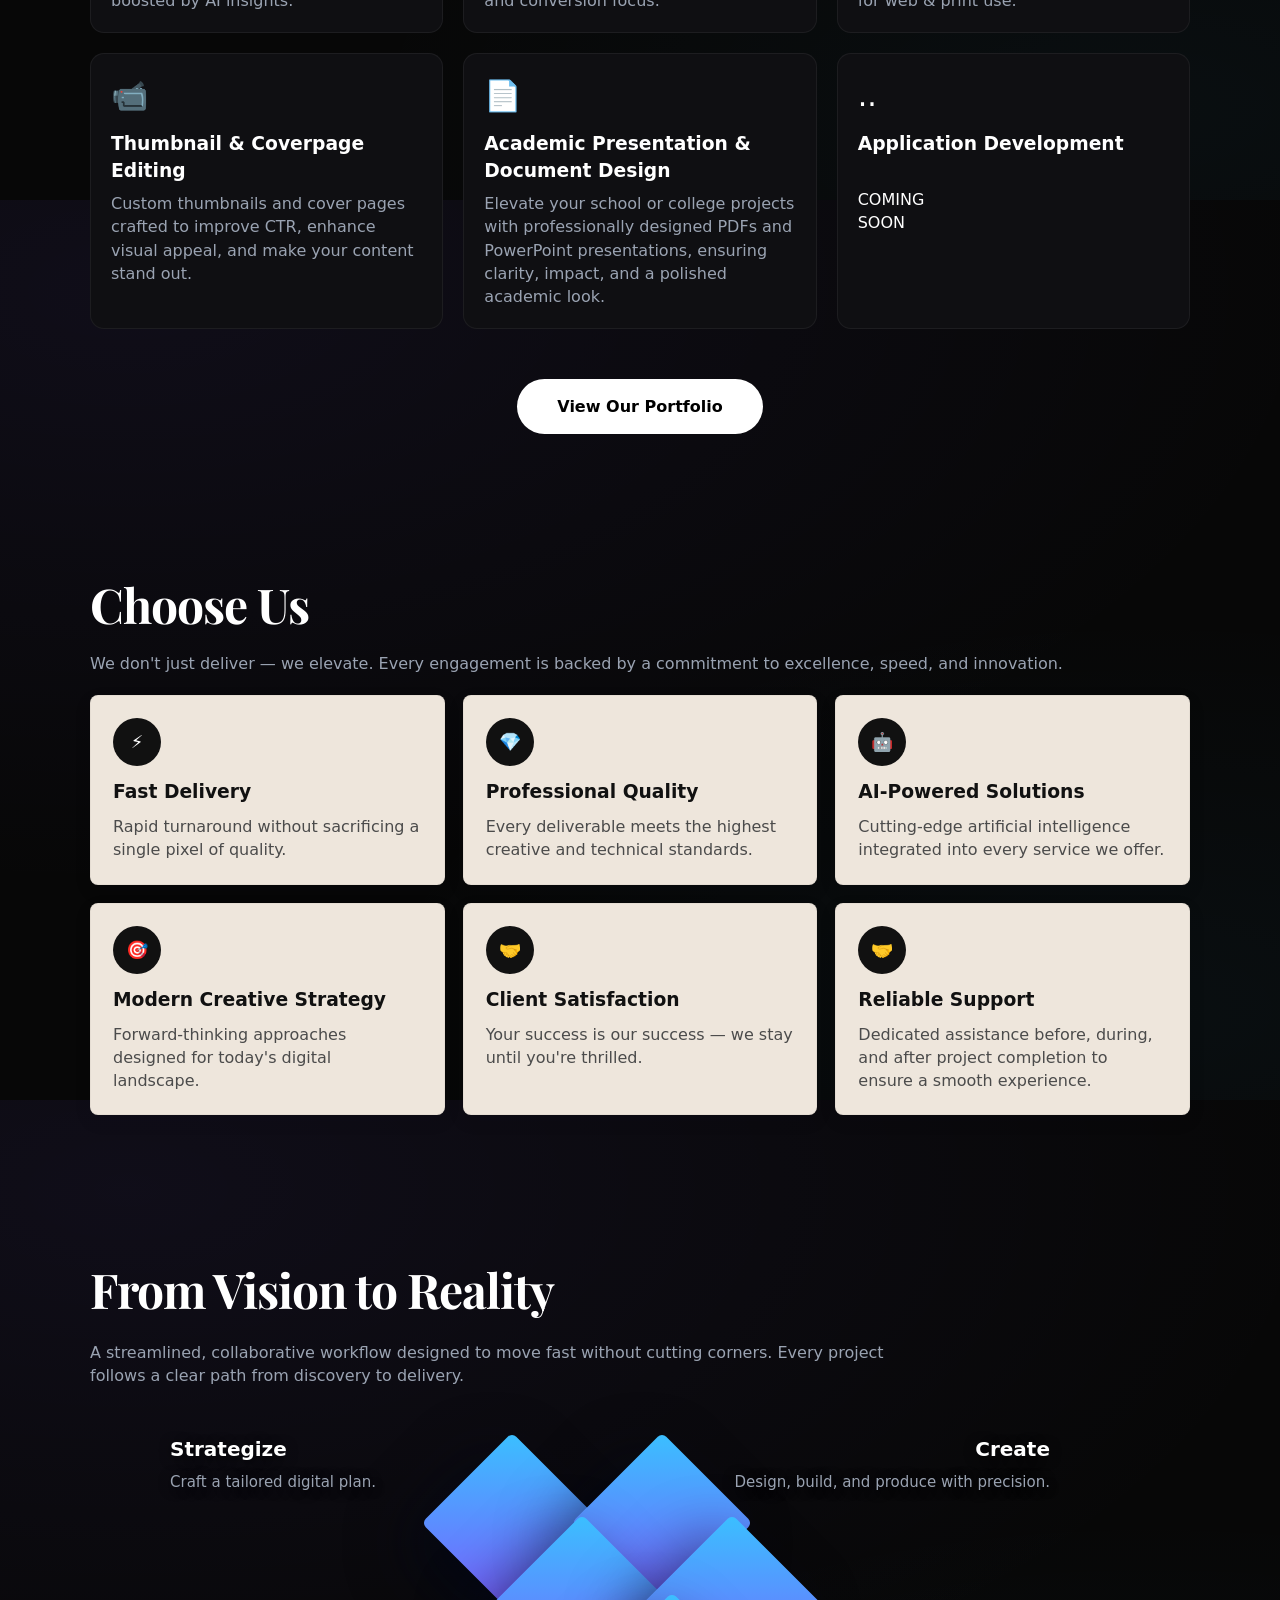
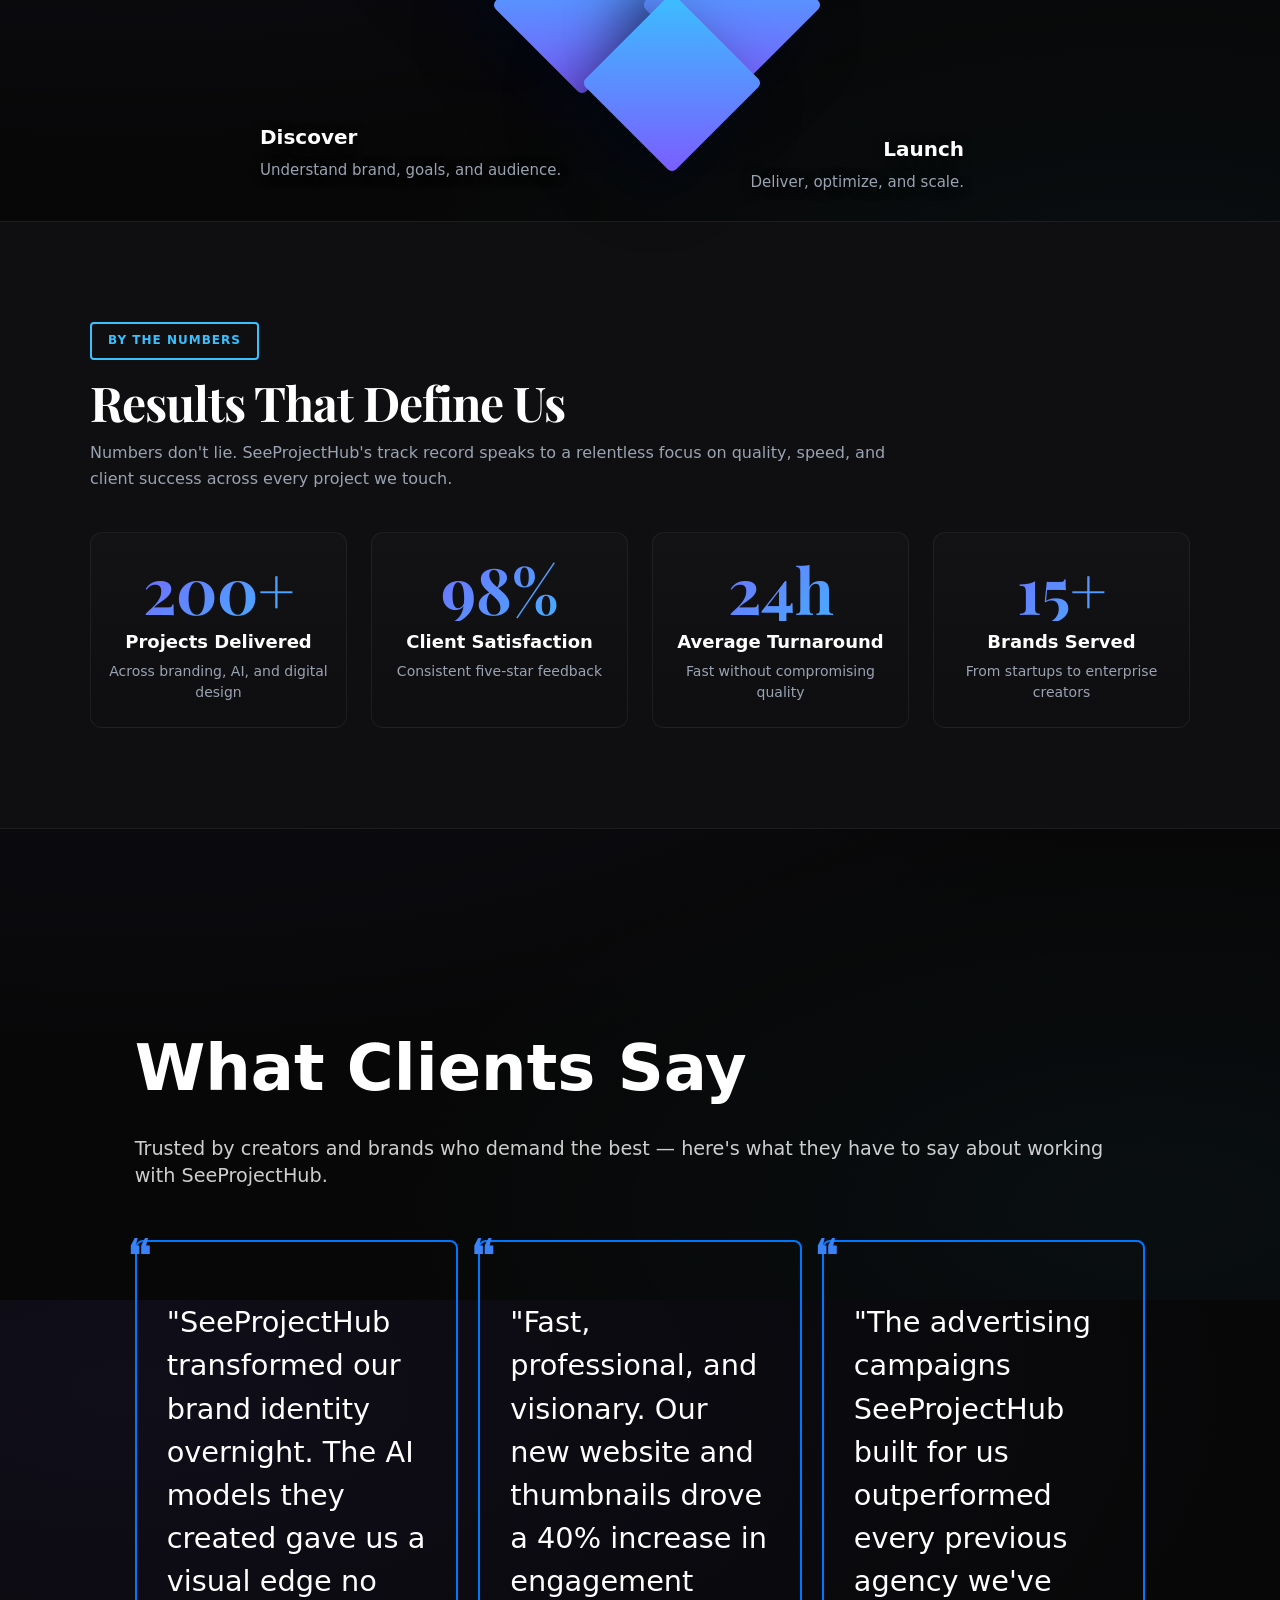
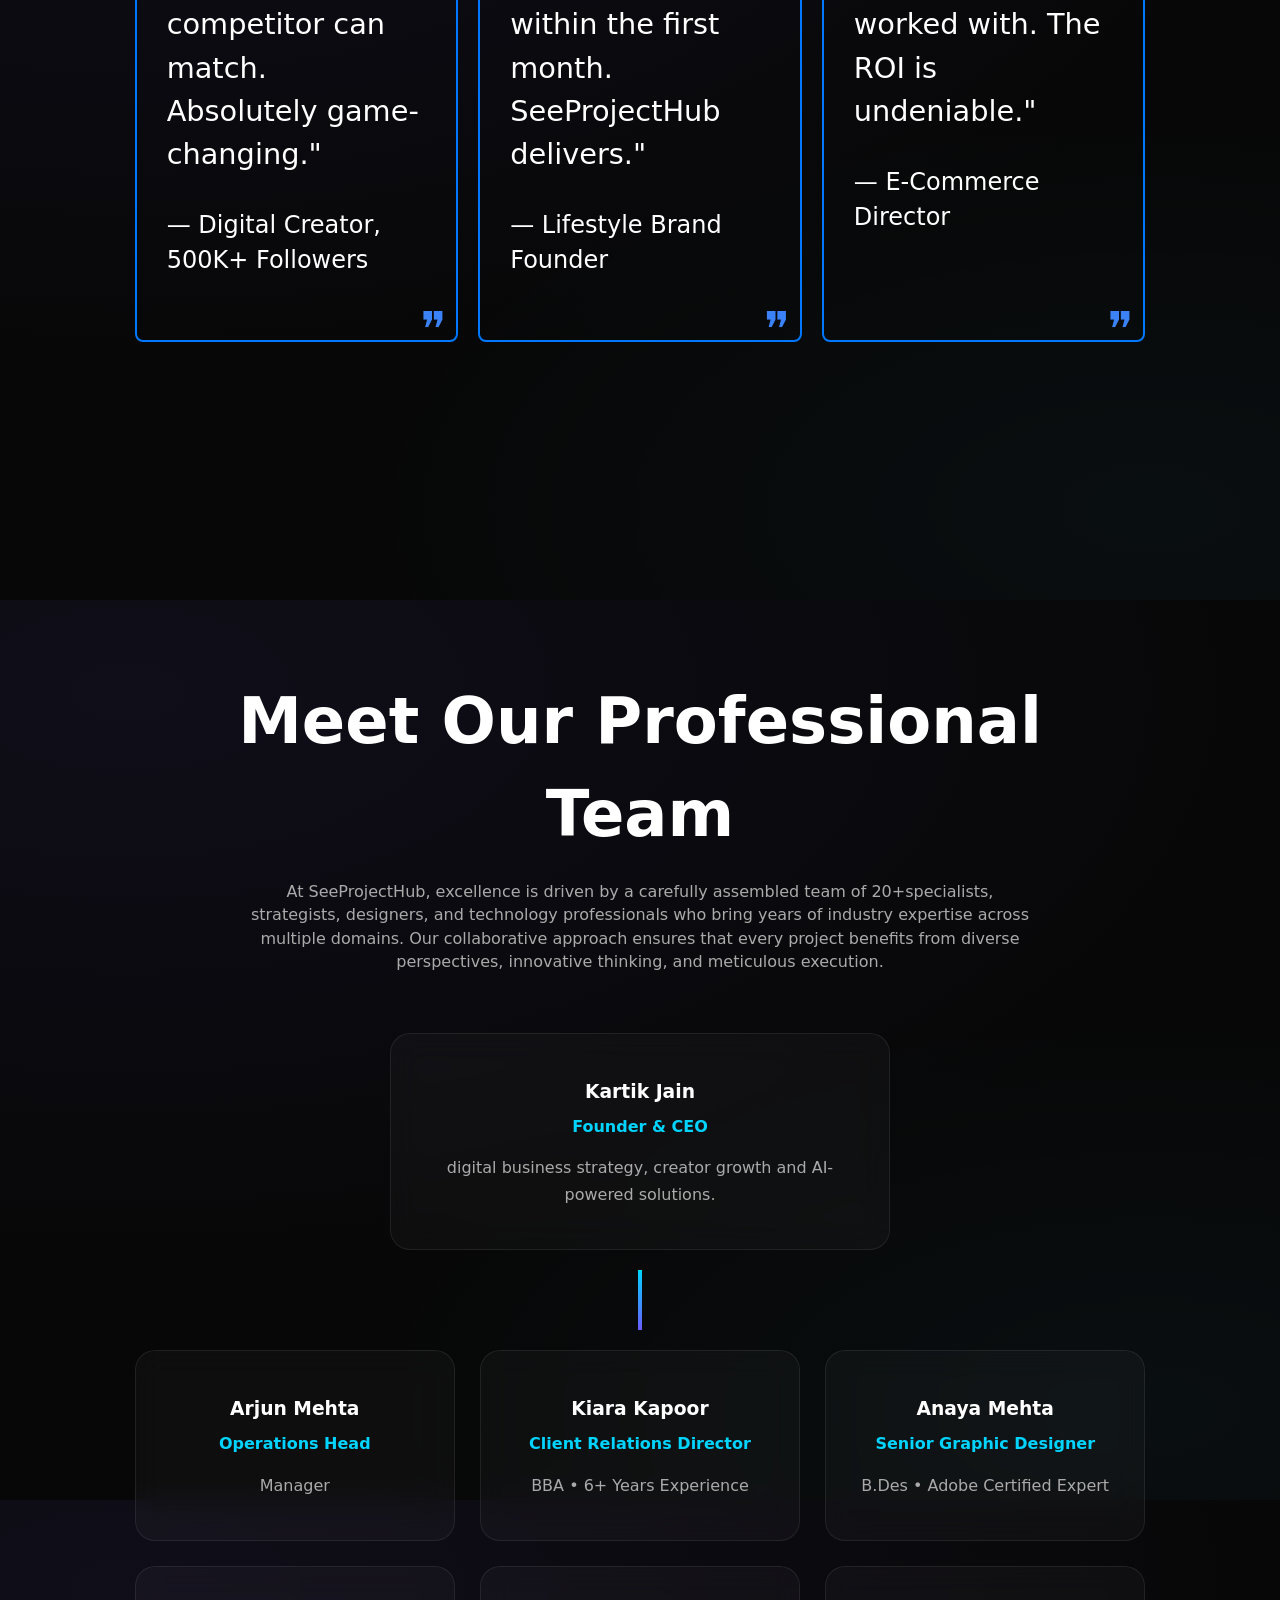
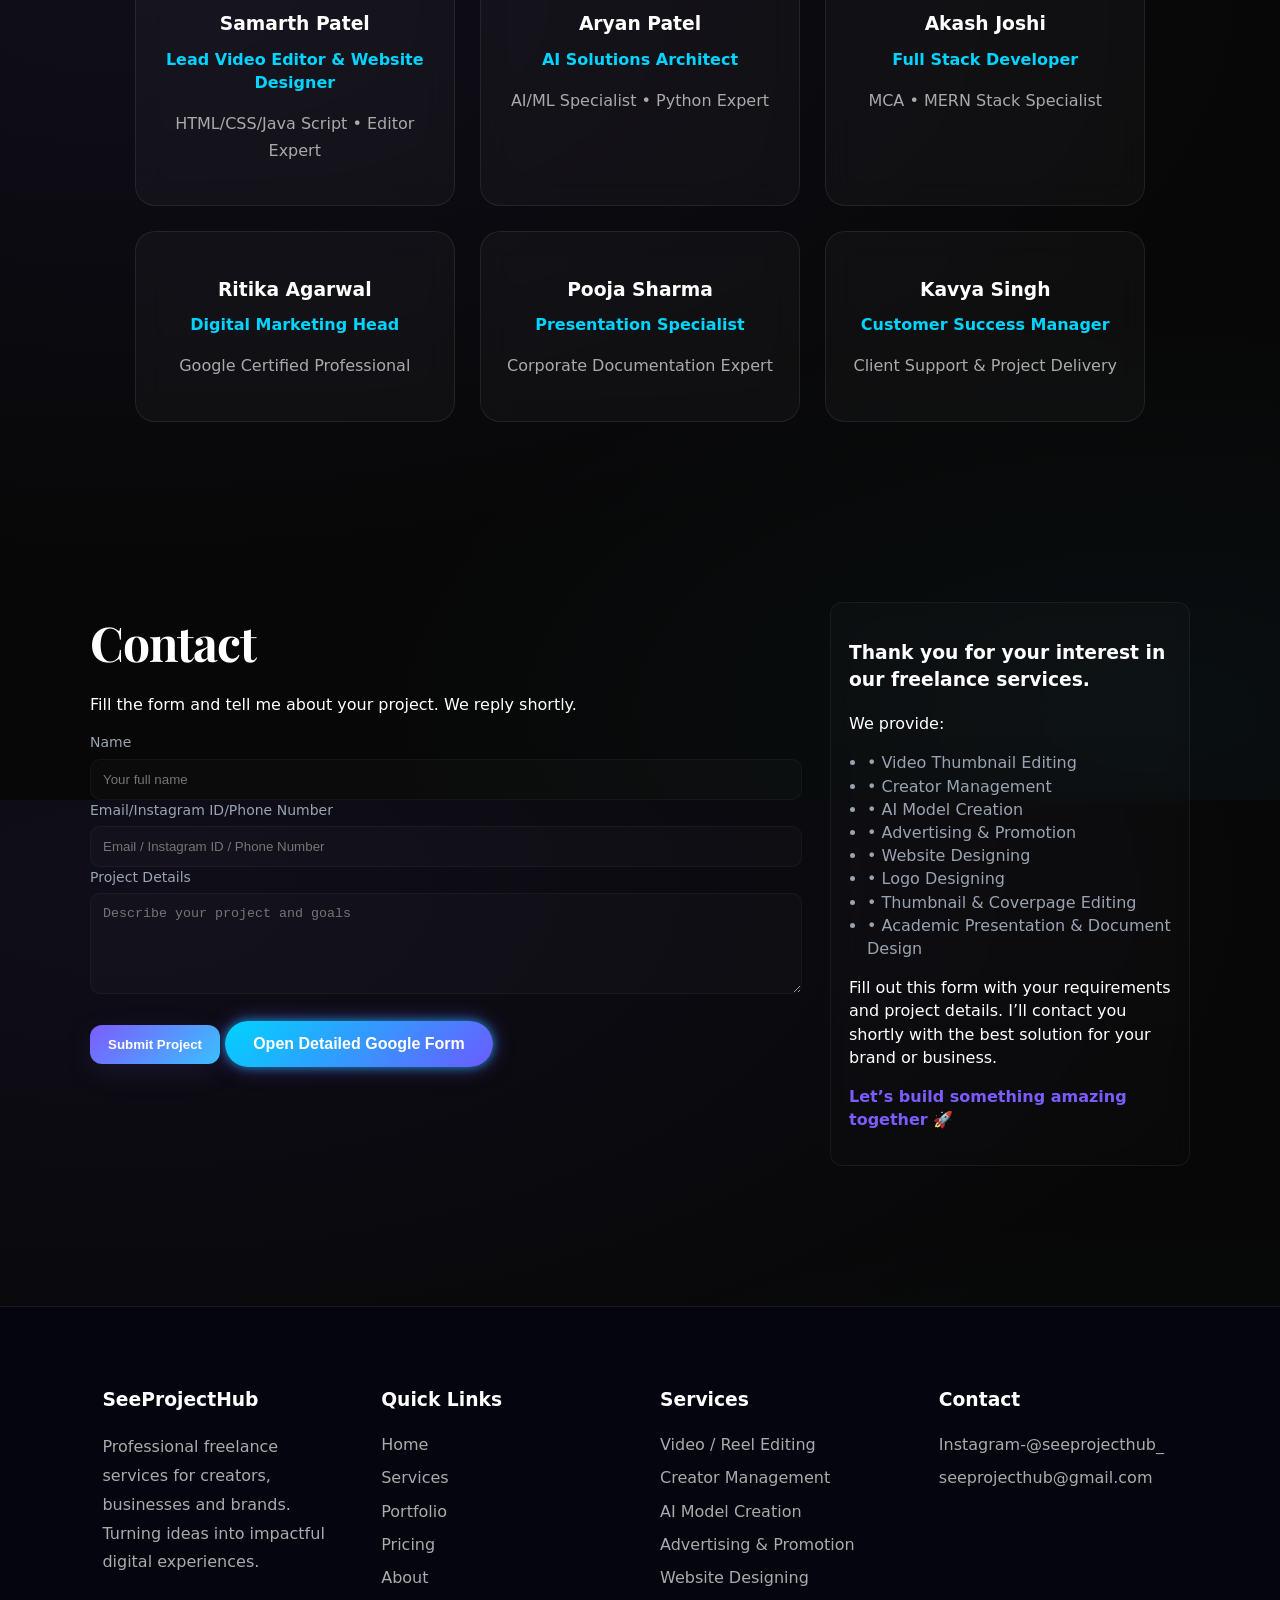
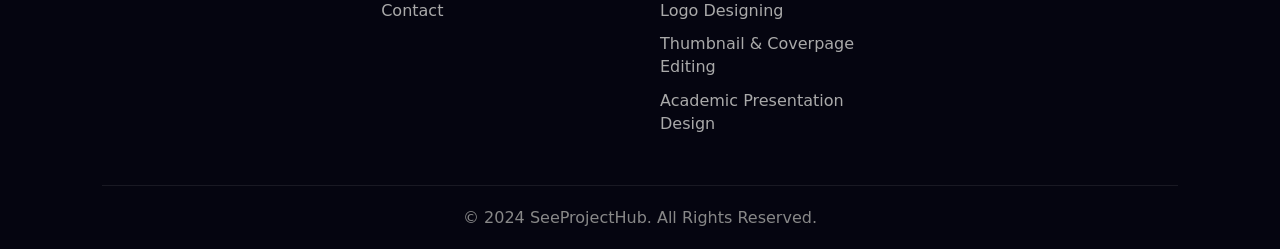
==== commit b27106b9: "Initial portfolio website" ====
--- a/index.html
+++ b/index.html
@@ -11,18 +11,6 @@
 		<link rel="stylesheet" href="style.css" />
 	</head>
 	<body>
-			<!-- Loading overlay: plays 'loading animation.mp4' on page load.
-					 The overlay covers the entire viewport and will hide after ~5 seconds.
-					 Attributes: autoplay + muted + playsinline to maximize autoplay compatibility.
-					 File must be placed in project root as 'loading animation.mp4'.
-			-->
-				<div id="loaderOverlay" class="loader-overlay" role="status" aria-live="polite">
-					<video id="loaderVideo" class="loader-video" autoplay muted playsinline>
-						<!-- The file is located in the animation/ folder. Space in filename is URL-encoded below. -->
-						<source src="animation/loading%20animation.mp4" type="video/mp4">
-						Your browser does not support the loading animation video.
-					</video>
-				</div>
 		<!-- Main site wrapper -->
 		<header class="nav" id="top">
 			<div class="container nav-inner">
@@ -46,7 +34,19 @@
     </div>
 </div>
 						</nav>
-				<button class="nav-toggle" aria-label="Open menu">☰</button>
+				<!-- Mobile Button -->
+				<button class="nav-toggle">☰</button>
+
+				<!-- Mobile Dropdown -->
+				<div class="mobile-dropdown">
+					<a href="#home">Home</a>
+					<a href="#services">Services</a>
+					<a href="portfolio/portfolio.html">Portfolio</a>
+					<a href="pricing/pricing.html">Pricing</a>
+					<a href="#contact">Contact</a>
+					<a href="#team">About Us</a>
+					<a href="privacy-policy/privacy.html">Privacy Policy</a>
+				</div>
 			</div>
 		</header>
 
@@ -127,8 +127,8 @@
 					<article class="service-card" data-animate>
 						<div class="icon">🎬</div>
 						<h3>Video / Reel Editing</h3>
-						<p><p>Transform raw footage into high-quality videos that engage viewers and 
-							strengthen your brand.</p></p>
+						<p>Transform raw footage into high-quality videos that engage viewers and 
+							strengthen your brand.</p>
 					</article>
 
 					<article class="service-card" data-animate>
@@ -145,7 +145,7 @@
 
 					<article class="service-card" data-animate>
 						<div class="icon">📣</div>
-						<h3>AI Advertising & Promotion</h3>
+						<h3>Advertising & Promotion</h3>
 						<p>Smart ad creatives and targeting boosted by AI insights.</p>
 					</article>
 
@@ -226,6 +226,12 @@
 							<div class="choose-icon">🤝</div>
 							<h3>Client Satisfaction</h3>
 							<p>Your success is our success — we stay until you're thrilled.</p>
+						</article>
+						<article class="choose-card" data-animate>
+							<div class="choose-icon">🤝</div>
+							<h3>Reliable Support</h3>
+							<p>Dedicated assistance before, during, and after project completion 
+								to ensure a smooth experience.</p>
 						</article>
 					</div>
 				</div>
@@ -339,7 +345,7 @@
                 <span class="quote quote-top">❝</span>
 
                 <p>
-                    "The AI advertising campaigns SeeProjectHub built for us
+                    "The advertising campaigns SeeProjectHub built for us
                     outperformed every previous agency we've worked
                     with. The ROI is undeniable."
                 </p>
@@ -477,14 +483,14 @@
 						</button>
 						<div id="googleFormContainer" class="google-form-container">
     						<iframe
-        						src="https://docs.google.com/forms/d/e/1FAIpQLSdwU93K61fIfw7jkU7k2Pe2W6VCcurOr4PjJfRWpUBVfrgJzg/viewform?embedded=true"
-        						width="100%"
-        						height="700"
-        						frameborder="0"
-        						marginheight="0"
-        						marginwidth="0">
-        						Loading…
-    							</iframe>
+							src="https://docs.google.com/forms/d/e/1FAIpQLSdaaPB0eOy1amxLuSlOKW3duX4QEHpHSEX_anpqd-QqcuOTDg/viewform?embedded=true" 
+							width="640" 
+							height="3640" 
+							frameborder="0" 
+							marginheight="0" 
+							marginwidth="0">
+							Loading…
+							</iframe>
 						</div>
 						</div>
 					</form>
@@ -498,9 +504,11 @@
 							<li>• Video Thumbnail Editing</li>
 							<li>• Creator Management</li>
 							<li>• AI Model Creation</li>
-							<li>• AI Advertising & Promotion</li>
+							<li>• Advertising & Promotion</li>
 							<li>• Website Designing</li>
 							<li>• Logo Designing</li>
+							<li>• Thumbnail & Coverpage Editing</li>
+							<li>• Academic Presentation & Document Design</li>
 						</ul>
 						<p>Fill out this form with your requirements and project details. I’ll contact you shortly with the best solution for your brand or business.</p>
 						<p class="cta-small">Let’s build something amazing together 🚀</p>
@@ -537,7 +545,7 @@
 						Video / Reel Editing
 					</a>
 
-					<a href="portfolio/portfolio.html">
+					<a href="portfolio/ctm/ctm.html">
 						Creator Management
 					</a>
 
@@ -546,7 +554,7 @@
 					</a>
 
 					<a href="portfolio/Advertising/Advertising.html">
-						AI Advertising
+						Advertising & Promotion
 					</a>
 					<a href="portfolio/Website Design/Website.html">
 						Website Designing
--- a/style.css
+++ b/style.css
@@ -147,6 +147,67 @@
     font-weight:700;
     letter-spacing:.5px;
 }
+/* header*/
+.nav-inner{
+    position:relative;
+}
+
+/* Hide button on desktop */
+.nav-toggle{
+    display:none;
+    background:none;
+    border:none;
+    color:white;
+    font-size:28px;
+    cursor:pointer;
+}
+
+/* Mobile Dropdown */
+.mobile-dropdown{
+    position:absolute;
+    top:70px;
+    right:0;
+
+    width:220px;
+
+    background:#111827;
+    border:1px solid rgba(255,255,255,.08);
+    border-radius:12px;
+
+    display:none;
+    flex-direction:column;
+
+    overflow:hidden;
+
+    z-index:9999;
+}
+
+.mobile-dropdown.active{
+    display:flex;
+}
+
+.mobile-dropdown a{
+    color:white;
+    text-decoration:none;
+    padding:14px 18px;
+    border-bottom:1px solid rgba(255,255,255,.05);
+}
+
+.mobile-dropdown a:hover{
+    background:rgba(124,92,255,.15);
+}
+
+/* Mobile View */
+@media(max-width:720px){
+
+    .nav-links{
+        display:none;
+    }
+
+    .nav-toggle{
+        display:block;
+    }
+}
 /* Dropdown Menu */
 
 .dropdown{
@@ -198,20 +259,6 @@
     opacity:1;
     visibility:visible;
     transform:translateY(0);
-}
-/* login button*/
-.login-btn {
-    background: #007bff;
-    color: white !important;
-    padding: 10px 18px;
-    border-radius: 6px;
-    text-decoration: none;
-    font-weight: 600;
-    transition: 0.3s;
-}
-
-.login-btn:hover {
-    opacity: 0.9;
 }
 
 /* HERO */
